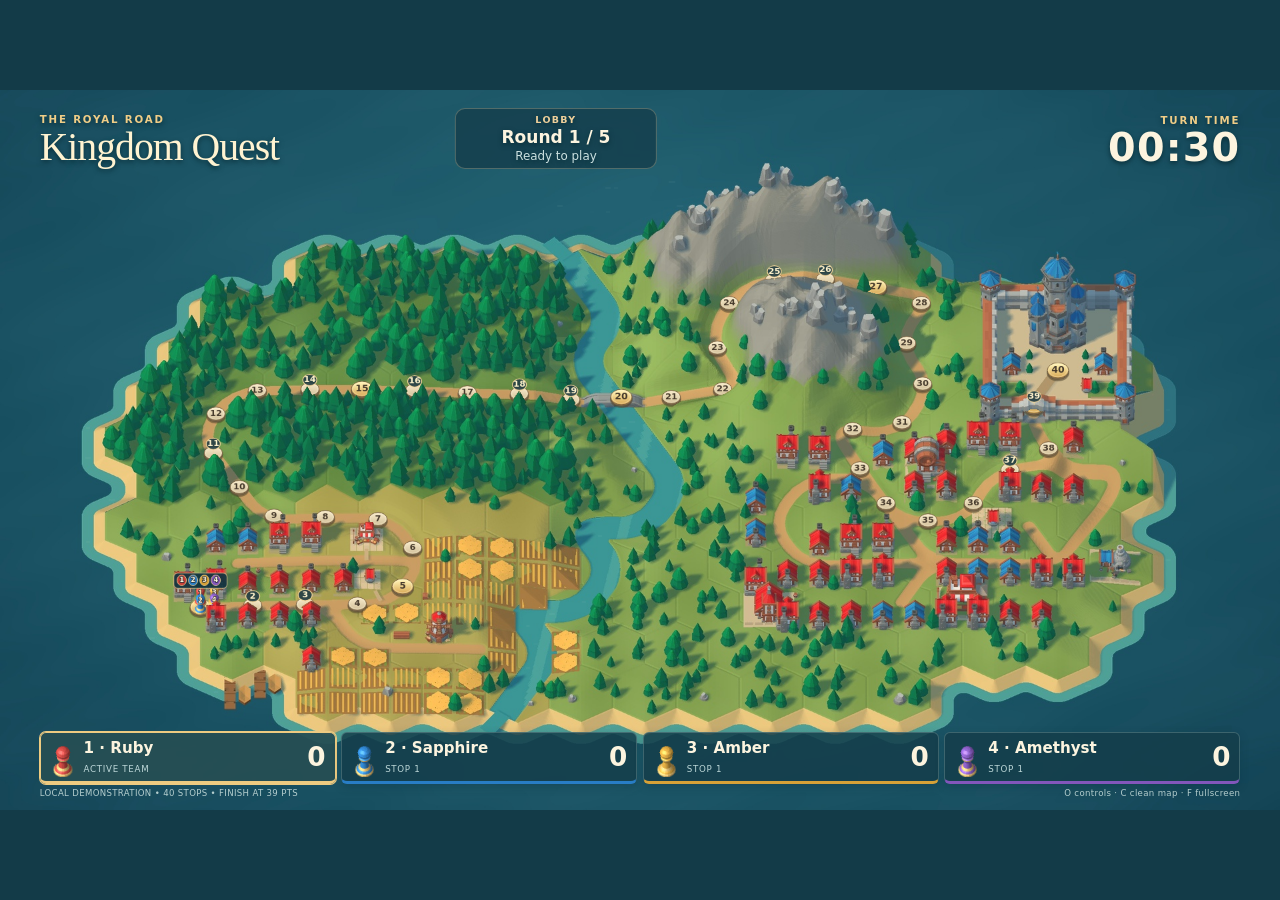
==== unified/kingdom-quest.html @ 5d7746ca "Unify approved environment and interactive spectator board" ====
<!doctype html><html lang="en"><head><meta charset="utf-8"><meta name="viewport" content="width=device-width,initial-scale=1"><title>Kingdom Quest | Royal Road</title><style>*{box-sizing:border-box}html,body{width:100%;height:100%;margin:0;overflow:hidden;background:#133b48;color:#fcf4df;font-family:system-ui,-apple-system,Segoe UI,sans-serif}button,input,select{font:inherit}button{cursor:pointer}button:focus-visible,input:focus-visible,select:focus-visible{outline:2px solid #eac67d;outline-offset:2px}[hidden]{display:none!important}#stage{position:absolute;width:min(100vw,177.7778vh);height:min(100vh,56.25vw);left:50%;top:50%;transform:translate(-50%,-50%);overflow:hidden;container-type:inline-size;background:#18475a}#world{position:absolute;inset:0;transform-origin:50% 50%;touch-action:none;cursor:grab}#world:active{cursor:grabbing}#background,#markers,#motion{position:absolute;inset:0;width:100%;height:100%;display:block}#markers,#motion{pointer-events:none}#hud{position:absolute;top:2.5%;left:3.1%;right:3.1%;display:flex;align-items:center;justify-content:space-between;gap:2%;pointer-events:none;text-shadow:0 2px 5px #092e38}h1,h2,p{margin:0}h1{font-family:Georgia,serif;font-weight:normal;letter-spacing:-.025em;font-size:3.1cqw;line-height:1.05;color:#fff3d1}.kicker{font-size:.8cqw;font-weight:800;letter-spacing:.18em;color:#efcd87}.phase{text-align:center;display:grid;gap:.17cqw;background:#153e4bc9;border:1px solid #d6c49c50;border-radius:10px;padding:.5cqw 1.8cqw;min-width:17cqw}.phase #phase{font-size:.74cqw;letter-spacing:.14em;color:#eed09b;font-weight:800}.phase strong{font-size:1.33cqw}.phase span{font-size:.93cqw;color:#cce1e1}.clock{text-align:right;min-width:14cqw}.clock strong{font-size:3.1cqw;line-height:1;display:block;font-weight:780;font-variant-numeric:tabular-nums;letter-spacing:.03em}.clock .urgent{color:#ffb98e}#scoreboard{position:absolute;bottom:2.4%;left:3.1%;right:3.1%;pointer-events:none}#scores{display:flex;justify-content:center;gap:.45cqw}.team{flex:1;min-width:0;display:flex;align-items:center;gap:.55cqw;background:#143e4bd9;border:1px solid #b9d2cf40;border-bottom:3px solid var(--team);padding:.4cqw .7cqw;border-radius:6px;box-shadow:0 3px 9px #092d3a40}.team.active{background:#264e54ef;border-color:#eecb81;box-shadow:0 0 0 1px #eecb81}.team img{width:2.1cqw;height:3.1cqw;object-fit:contain;flex:none}.team .teamtext{min-width:0;flex:1}.team .teamtext strong{display:block;font-size:1.18cqw;white-space:nowrap;overflow:hidden;text-overflow:ellipsis}.team small{font-size:.68cqw;letter-spacing:.08em;color:#bdd7d8}.team b{font-size:2.05cqw;font-variant-numeric:tabular-nums}#footerline{display:flex;justify-content:space-between;margin-top:.28cqw;font-size:.67cqw;color:#b5cece;letter-spacing:.04em}#toast{position:absolute;top:13%;left:50%;transform:translateX(-50%);padding:.6cqw 1.3cqw;border:1px solid #e0bd7c80;background:#123743e8;border-radius:6px;text-align:center;box-shadow:0 5px 15px #12343b60;pointer-events:none;animation:enter .28s ease-out}#toast small{display:block;color:#efca83;font-size:.71cqw;letter-spacing:.15em;font-weight:800}#toast strong{font-size:1.4cqw}#results{position:absolute;left:50%;top:35%;transform:translateX(-50%);background:linear-gradient(140deg,#163e4df2,#1f444df2);border:1px solid #f5d48c;border-radius:12px;padding:1.7cqw 2.8cqw;text-align:center;box-shadow:0 15px 60px #092c39aa;pointer-events:none;animation:enter .5s ease-out}.crown{font-size:3cqw;color:#f6ce77}#results h2{font:normal 3cqw Georgia,serif;color:#fff3d1}#results p{font-size:1.2cqw;margin-top:.5cqw;color:#cee2df}#operatorToggle{position:fixed;right:8px;top:8px;opacity:0;z-index:5;background:#153a47;color:#f7e1b5;border:1px solid #b9a77b66;border-radius:50%;width:32px;height:32px}#operatorToggle:hover,#operatorToggle:focus-visible{opacity:1}#operator{position:fixed;right:12px;top:12px;bottom:12px;width:min(390px,92vw);z-index:10;background:#102e39fa;border:1px solid #b3c6c444;border-radius:12px;padding:16px;overflow:auto;box-shadow:0 15px 50px #001a22aa}.panelhead{display:flex;justify-content:space-between;align-items:center}.panelhead .kicker{font-size:10px}.panelhead h2{font:normal 24px Georgia,serif}.help,#notice{font-size:12px;color:#bbd4d4;margin:9px 0}fieldset{border:1px solid #abc2be36;border-radius:8px;padding:10px;margin:10px 0}legend{color:#e9ce94;font-size:12px;font-weight:700;text-transform:uppercase;letter-spacing:.08em}label{display:flex;flex-direction:column;gap:3px;font-size:12px;color:#cbdfdf}input,select,button{background:#244954;border:1px solid #a5bbb84b;color:#f9f1da;border-radius:5px;padding:7px 8px;min-width:0}input[type=checkbox]{accent-color:#e5c484}button:hover{background:#365c65}.fields,.actions{display:grid;grid-template-columns:repeat(2,minmax(0,1fr));gap:6px}.actions{margin-top:6px}.inline{display:flex;gap:6px;margin-top:7px}.inline input{flex:1;width:50%}.primary{width:100%;background:#c99b50;color:#172f37;font-weight:800;margin-top:8px}#teamEdits{margin-top:8px;display:grid;gap:5px}.teamedit{display:grid;grid-template-columns:1fr 1fr;gap:6px}.check{flex-direction:row;align-items:center;margin:4px 0}.clean #hud,.clean #scoreboard,.clean #toast,.clean #results,.clean #markers,.clean #motion{display:none!important}@keyframes enter{from{opacity:0;translate:0 -8px}to{opacity:1;translate:0 0}}@media(prefers-reduced-motion:reduce){*{animation:none!important}}

/* Shift the phase chip into open sky; the ridge is intentionally unobscured. */
.phase{position:absolute;left:43%;transform:translateX(-50%);min-width:15.8cqw;padding:.4cqw 1.35cqw}.team{padding:.34cqw .7cqw}#scoreboard{bottom:1.7%}#footerline{font-size:.67cqw}

#results{top:13.4%;left:36%;padding:1.15cqw 2.1cqw;min-width:23cqw}.crown{font-size:2.8cqw;line-height:1.1}#results h2{font-size:2.7cqw}#results p{font-size:1.05cqw}#toast{left:44%;top:11.8%;font-size:1cqw}
</style></head><body>
<main id="stage" aria-label="Kingdom Quest spectator board"><div id="world"><img id="background" alt="The Kingdom Quest miniature island"><canvas id="markers" width="1920" height="1080"></canvas><canvas id="motion" width="1920" height="1080"></canvas></div>
<header id="hud"><div class="brand"><span class="kicker">THE ROYAL ROAD</span><h1>Kingdom Quest</h1></div><div class="phase"><div id="phase">LOBBY</div><strong id="round">Round 1 / 5</strong><span id="activeName">Ready to play</span></div><div class="clock"><span class="kicker">TURN TIME</span><strong id="clock">00:30</strong></div></header>
<div id="toast" role="status" hidden><small id="toastType"></small><strong id="toastText"></strong></div><div id="results" hidden><span class="kicker">THE KINGDOM CELEBRATES</span><div class="crown">♛</div><h2 id="resultName"></h2><p id="resultDetail"></p></div>
<footer id="scoreboard"><div id="scores"></div><div id="footerline"><span id="status">LOCAL DEMONSTRATION • OFFLINE</span><span>O controls · C clean map · F fullscreen</span></div></footer></main>
<button id="operatorToggle" aria-label="Open operator controls" title="Operator controls (O)">⚙</button><aside id="operator" hidden><div class="panelhead"><div><span class="kicker">HOST ONLY</span><h2>Operator controls</h2></div><button id="close">×</button></div><p class="help">Press O to hide this panel for television presentation.</p>
<fieldset><legend>Session setup</legend><div class="fields"><label>Teams<select id="teamCount"><option>2</option><option>3</option><option selected>4</option><option>5</option><option>6</option></select></label><label>Stops<select id="stopCount"><option>30</option><option selected>40</option><option>50</option><option>60</option></select></label><label>Score at finish<input id="capacity" type="number" min="1" max="1000000" value="39"></label><label>Rounds<input id="rounds" type="number" min="1" max="100" value="5"></label></div><div id="teamEdits"></div><button id="start" class="primary">Start demonstration</button></fieldset>
<fieldset><legend>Score &amp; progression</legend><label>Active team<select id="active"></select></label><div class="actions"><button data-delta="1">+1</button><button data-delta="3">+3</button><button data-delta="5">+5</button><button data-delta="-1">−1</button><button data-delta="-3">−3</button><button id="undo">Undo</button></div><div class="inline"><input id="direct" type="number" value="0" aria-label="Direct score"><button id="setScore">Set score</button></div><div class="actions"><button id="tie">Tie all teams</button><button id="rapid">Rapid scores</button><button id="next">Next team</button><button id="nextRound">Next round</button><button id="handover">Handover</button><button id="turnEnd">End turn</button></div></fieldset>
<fieldset><legend>Timer &amp; presentation</legend><div class="inline"><input id="seconds" type="number" min="1" max="3600" value="30" aria-label="Turn seconds"><button id="timerReset">Reset timer</button></div><div class="actions"><button id="timerStart">Start</button><button id="timerPause">Pause</button><button id="milestone">Milestone</button><button id="winner">Final results</button></div></fieldset>
<fieldset><legend>Display</legend><label class="check"><input id="ambient" type="checkbox" checked> Ambient water</label><label class="check"><input id="occlusion" type="checkbox" checked> Scene depth occlusion</label><label class="check"><input id="clean" type="checkbox"> Clean map</label><label class="check"><input id="quality" type="checkbox" checked> Full-resolution overlay</label><div class="actions"><button id="cameraReset">Reset camera</button><button id="full">Fullscreen</button><button id="reset">Reset session</button></div></fieldset><div id="notice" role="status"></div></aside>
<script>window.QUEST_DATA={"map":"kingdom-quest","projection":{"cos":0.76,"sin":0.6499230723708769,"offset":105},"width":1920,"height":1080,"route":[[0,300.646,11.45665,660.38313,300.646,777.44524,437.90529],[0.89281,301.538,11.49478,660.38313,301.538,777.42046,437.93426],[1.98931,302.6335,11.5416,660.38313,302.6335,777.39003,437.96985],[3.08581,303.729,11.58842,660.38313,303.729,777.3596,438.00543],[4.61698,305.2565,11.69424,660.38313,305.2565,777.29083,438.08585],[6.14877,306.784,11.8088,660.38313,306.784,777.21637,438.17292],[7.68764,308.3185,11.92468,660.38313,308.3185,777.14105,438.26099],[9.22674,309.853,12.04361,660.38313,309.853,777.06376,438.35138],[10.76584,311.3875,12.16253,660.38313,311.3875,776.98647,438.44176],[12.30668,312.922,12.3022,660.38313,312.922,776.8957,438.54791],[13.84883,314.4565,12.45565,660.38313,314.4565,776.79597,438.66453],[15.39099,315.991,12.6091,660.38313,315.991,776.69624,438.78115],[16.93353,317.5255,12.76636,660.38313,317.5255,776.59403,438.90067],[18.47607,319.06,12.92365,660.38313,319.06,776.4918,439.02021],[20.01706,320.594,13.07035,660.38313,320.594,776.39646,439.1317],[21.55656,322.128,13.20037,660.38313,322.128,776.31196,439.23052],[23.09657,323.6625,13.33044,660.38313,323.6625,776.22742,439.32937],[24.63714,325.197,13.46706,660.38313,325.197,776.13863,439.4332],[26.17787,326.7315,13.60553,660.38313,326.7315,776.04863,439.53844],[27.71819,328.266,13.73929,660.38313,328.266,775.9617,439.64009],[29.25672,329.8005,13.85054,660.38313,329.8005,775.8894,439.72464],[30.79525,331.335,13.96179,660.38313,331.335,775.81709,439.80919],[32.33393,332.8695,14.07521,660.38313,332.8695,775.74338,439.8954],[33.87274,334.404,14.1903,660.38313,334.404,775.66858,439.98286],[35.41155,335.9385,14.30539,660.38313,335.9385,775.59378,440.07033],[36.94933,337.473,14.40575,660.38313,337.473,775.52855,440.1466],[38.48707,339.0075,14.50549,660.38313,339.0075,775.46373,440.2224],[40.02414,340.542,14.59439,660.38313,340.542,775.40595,440.28997],[41.55869,342.075,14.66337,660.38313,342.075,775.36111,440.3424],[43.09324,343.608,14.73236,660.38313,343.608,775.31628,440.39483],[44.42412,344.9375,14.79286,660.38313,344.9375,775.27696,440.44081],[45.75501,346.267,14.85364,660.38313,346.267,775.23746,440.487],[47.42804,347.894,14.92523,660.0,347.894,774.89975,440.2924],[48.82217,349.233,14.98747,660.38313,349.233,775.15048,440.58871],[49.91874,350.3285,15.03598,660.38313,350.3285,775.11895,440.62558],[51.01531,351.424,15.08449,660.38313,351.424,775.08742,440.66245],[52.54424,352.9515,15.15044,660.38313,352.9515,775.04456,440.71257],[54.07312,354.479,15.21536,660.38313,354.479,775.00237,440.76191],[55.609,356.0135,15.28057,660.38313,356.0135,774.95998,440.81147],[57.14489,357.548,15.34579,660.38313,357.548,774.9176,440.86103],[58.68077,359.0825,15.41101,660.38313,359.0825,774.87521,440.9106],[60.21647,360.617,15.4716,660.38313,360.617,774.83583,440.95665],[61.75191,362.1515,15.5253,660.38313,362.1515,774.80093,440.99746],[63.28735,363.686,15.57901,660.38313,363.686,774.76602,441.03828],[64.82313,365.2205,15.64187,660.38313,365.2205,774.72517,441.08606],[66.35902,366.755,15.70709,660.38313,366.755,774.68278,441.13562],[67.89481,368.2895,15.77013,660.38313,368.2895,774.64181,441.18354],[69.43025,369.824,15.82384,660.38313,369.824,774.6069,441.22435],[70.96569,371.3585,15.87755,660.38313,371.3585,774.572,441.26517],[72.50138,372.893,15.93795,660.38313,372.893,774.53274,441.31108],[74.03727,374.4275,16.00317,660.38313,374.4275,774.49035,441.36064],[75.57315,375.962,16.06838,660.38313,375.962,774.44797,441.41021],[77.10854,377.496,16.13358,660.38313,377.496,774.40559,441.45976],[78.64392,379.03,16.19877,660.38313,379.03,774.36322,441.5093],[80.17963,380.5645,16.25976,660.38313,380.5645,774.32359,441.55565],[81.71507,382.099,16.31346,660.38313,382.099,774.28868,441.59647],[83.25051,383.6335,16.36717,660.38313,383.6335,774.25378,441.63729],[84.78617,385.168,16.42672,660.38313,385.168,774.21508,441.68254],[86.32189,386.7025,16.4881,660.38313,386.7025,774.17518,441.72919],[87.85757,388.237,16.5483,660.38313,388.237,774.13606,441.77494],[89.39301,389.7715,16.602,660.38313,389.7715,774.10116,441.81576],[90.92845,391.306,16.65571,660.38313,391.306,774.06625,441.85657],[92.46413,392.8405,16.71572,660.38313,392.8405,774.02725,441.90218],[94.00001,394.375,16.78094,660.38313,394.375,773.98486,441.95175],[95.5359,395.9095,16.84615,660.38313,395.9095,773.94248,442.00131],[97.07178,397.444,16.91137,660.38313,397.444,773.90009,442.05088],[98.60767,398.9785,16.97659,660.38313,398.9785,773.85771,442.10044],[100.14334,400.513,17.03667,660.38313,400.513,773.81865,442.14611],[101.67815,402.047,17.08653,660.38313,402.047,773.78625,442.184],[103.21296,403.581,17.13638,660.38313,403.581,773.75385,442.22189],[104.74857,405.1155,17.19462,660.38313,405.1155,773.716,442.26615],[106.28429,406.65,17.256,660.38313,406.65,773.67611,442.31279],[107.81997,408.1845,17.316,660.38313,408.1845,773.63712,442.35839],[109.35528,409.719,17.36587,660.38313,409.719,773.6047,442.39629],[110.89059,411.2535,17.41574,660.38313,411.2535,773.57229,442.4342],[112.4261,412.788,17.47152,660.38313,412.788,773.53604,442.47659],[113.96183,414.3225,17.5329,660.38313,414.3225,773.49614,442.52324],[115.49756,415.857,17.59428,660.38313,415.857,773.45625,442.56989],[117.03315,417.3915,17.65218,660.38313,417.3915,773.41862,442.61389],[118.56873,418.926,17.70972,660.38313,418.926,773.38122,442.65763],[120.10422,420.4605,17.76497,660.38313,420.4605,773.34532,442.69961],[121.63953,421.995,17.81484,660.38313,421.995,773.31291,442.73751],[123.17434,423.529,17.86469,660.38313,423.529,773.2805,442.7754],[124.70933,425.063,17.91986,660.38313,425.063,773.24465,442.81733],[126.24491,426.5975,17.97741,660.38313,426.5975,773.20725,442.86106],[127.78049,428.132,18.03495,660.38313,428.132,773.16985,442.9048],[129.31607,429.6665,18.09249,660.38313,429.6665,773.13245,442.94853],[130.85165,431.201,18.15004,660.38313,431.201,773.09505,442.99226],[132.38703,432.7355,18.20206,660.38313,432.7355,773.06124,443.0318],[133.92222,434.27,18.2481,660.38313,434.27,773.03132,443.06679],[135.45741,435.8045,18.29413,660.38313,435.8045,773.0014,443.10178],[136.9927,437.339,18.34352,660.38313,437.339,772.96931,443.13931],[138.502,438.8475,18.39254,660.38313,438.8475,772.93744,443.17657],[140.0113,440.356,18.44157,660.38313,440.356,772.90558,443.21383],[141.42557,441.7565,18.48709,660.19157,441.7565,772.73041,443.12392],[142.83984,443.157,18.5326,660.0,443.157,772.55523,443.03401],[144.23326,444.496,18.57612,660.38313,444.496,772.81813,443.31609],[145.32934,445.5915,18.61172,660.38313,445.5915,772.79499,443.34314],[146.42541,446.687,18.64733,660.38313,446.687,772.77185,443.3702],[147.95367,448.2145,18.69536,660.38313,448.2145,772.74063,443.40671],[149.48165,449.742,18.73355,660.38313,449.742,772.71581,443.43573],[151.01663,451.2765,18.77191,660.38313,451.2765,772.69088,443.46489],[152.55177,452.811,18.81636,660.38313,452.811,772.662,443.49867],[154.08708,454.3455,18.86623,660.38313,454.3455,772.62958,443.53657],[155.62239,455.88,18.9161,660.38313,455.88,772.59717,443.57447],[157.1577,457.4145,18.96597,660.38313,457.4145,772.56476,443.61237],[158.69301,458.949,19.01584,660.38313,458.949,772.53235,443.65027],[160.22829,460.4835,19.06233,660.39819,460.4835,772.51358,443.69539],[161.76336,462.018,19.10149,660.41325,462.018,772.49957,443.73494],[163.31338,463.5525,19.1416,660.62831,463.5525,772.63695,443.9052],[164.86337,465.087,19.18082,660.84337,465.087,772.77491,444.07478],[166.40551,466.621,19.21888,660.99699,466.621,772.86692,444.20354],[167.94764,468.155,19.25609,661.1506,468.155,772.95948,444.33166],[169.49057,469.6895,19.28844,661.30843,469.6895,773.05841,444.45883],[171.03351,471.224,19.3211,661.46627,471.224,773.15713,444.58622],[172.61103,472.7585,19.35346,661.83072,472.7585,773.41309,444.84768],[174.18851,474.293,19.38369,662.19518,474.293,773.67043,445.10753],[175.74044,475.8275,19.41287,662.4253,475.8275,773.82635,445.27927],[177.29231,477.362,19.43821,662.65542,477.362,773.98478,445.44809],[178.82707,478.8965,19.46253,662.67048,478.8965,773.98042,445.47636],[180.3618,480.431,19.48431,662.68554,480.431,773.97771,445.5027],[181.89638,481.9655,19.49966,662.68554,481.9655,773.96774,445.51436],[183.43096,483.5,19.515,662.68554,483.5,773.95776,445.52602],[184.96553,485.0345,19.53034,662.68554,485.0345,773.94779,445.53769],[186.50011,486.569,19.54569,662.68554,486.569,773.93782,445.54935],[188.03469,488.1035,19.56129,662.68554,488.1035,773.92768,445.56121],[189.56931,489.638,19.58048,662.68554,489.638,773.91521,445.57578],[191.10343,491.172,19.59965,662.68554,491.172,773.90275,445.59036],[192.6376,492.706,19.62294,662.68554,492.706,773.88761,445.60805],[194.17236,494.2405,19.65105,662.68554,494.2405,773.86934,445.62942],[195.70712,495.775,19.67916,662.68554,495.775,773.85107,445.65079],[197.24223,497.3095,19.72257,662.68554,497.3095,773.82286,445.68378],[198.77742,498.844,19.76861,662.68554,498.844,773.79294,445.71876],[200.31268,500.3785,19.81436,662.67048,500.3785,773.75176,445.74375],[201.84791,501.913,19.85918,662.65542,501.913,773.71118,445.76803],[203.40431,503.4475,19.90571,662.3994,503.4475,773.48636,445.63699],[204.96061,504.982,19.94847,662.14337,504.982,773.26399,445.5031],[206.57266,506.5165,19.99053,661.6512,506.5165,772.86261,445.21519],[208.1847,508.051,20.0324,661.15904,508.051,772.46135,444.92714],[209.75833,509.5855,20.06723,660.81205,509.5855,772.175,444.72809],[211.33193,511.12,20.10073,660.46506,511.12,771.88952,444.52803],[212.86716,512.6545,20.12566,660.4247,512.6545,771.84264,444.52075],[214.40227,514.189,20.14145,660.38434,514.189,771.8017,444.50652],[215.93635,515.723,20.15716,660.38373,515.723,771.79103,444.51807],[217.47046,517.257,20.17571,660.38313,517.257,771.77852,444.53178],[219.00508,518.7915,20.19489,660.38313,518.7915,771.76605,444.54635],[220.53968,520.326,20.21245,660.38313,520.326,771.75465,444.55969],[222.07423,521.8605,20.22395,660.38313,521.8605,771.74717,444.56844],[223.60877,523.395,20.23546,660.38313,523.395,771.73969,444.57719],[225.14331,524.9295,20.24697,660.38313,524.9295,771.73221,444.58593],[226.67786,526.464,20.25848,660.38313,526.464,771.72473,444.59468],[228.2124,527.9985,20.26999,660.38313,527.9985,771.71725,444.60343],[229.74694,529.533,20.2815,660.38313,529.533,771.70977,444.61217],[231.28149,531.0675,20.29301,660.38313,531.0675,771.70229,444.62092],[232.81602,532.602,20.30301,660.38313,532.602,771.69579,444.62852],[234.32404,534.11,20.31055,660.38313,534.11,771.69089,444.63425],[235.83206,535.618,20.31809,660.38313,535.618,771.68599,444.63998],[237.2461,537.019,20.32255,660.19157,537.019,771.5375,444.51887],[238.66014,538.42,20.32605,660.0,538.42,771.38963,444.39703],[240.05288,539.759,20.3294,660.38313,539.759,771.67864,444.64858],[241.14839,540.8545,20.33448,660.38313,540.8545,771.67533,444.65244],[242.24391,541.95,20.34022,660.38313,541.95,771.6716,444.6568],[243.77193,543.4775,20.34814,660.34398,543.4775,771.6367,444.63737],[245.29998,545.005,20.36062,660.30482,545.005,771.59883,444.62141],[246.85616,546.5395,20.37544,660.04639,546.5395,771.39279,444.46471],[248.41235,548.074,20.39075,659.78795,548.074,771.18642,444.30838],[249.95194,549.6085,20.40642,659.66386,549.6085,771.08193,444.23964],[251.49153,551.143,20.42233,659.53976,551.143,770.97727,444.17108],[253.04865,552.6775,20.43997,659.2759,552.6775,770.76528,444.013],[254.60578,554.212,20.45875,659.01205,554.212,770.55254,443.85579],[256.15809,555.7465,20.47702,658.77831,555.7465,770.36303,443.71776],[257.71035,557.281,20.49077,658.54458,557.281,770.17645,443.5763],[259.26175,558.815,20.50408,658.31325,558.815,769.992,443.43607],[260.81315,560.349,20.51741,658.08193,560.349,769.80753,443.29586],[262.37198,561.8835,20.52961,657.80783,561.8835,769.59129,443.12699],[263.93082,563.418,20.5418,657.53373,563.418,769.37505,442.95811],[265.56863,564.9525,20.55655,656.96145,564.9525,768.93052,442.59738],[267.20646,566.487,20.57329,656.38916,566.487,768.4847,442.23816],[268.86153,568.0215,20.59137,655.76928,568.0215,768.00185,441.84902],[270.51661,569.556,20.60981,655.1494,569.556,767.51875,441.46017],[272.19592,571.0905,20.62857,654.46747,571.0905,766.9883,441.03122],[273.87523,572.625,20.64819,653.78554,572.625,766.45728,440.60293],[275.53836,574.1595,20.66973,653.14458,574.1595,765.95615,440.20272],[277.2015,575.694,20.69249,652.50361,575.694,765.45422,439.80345],[278.88531,577.2285,20.71692,651.81084,577.2285,764.91184,439.37177],[280.56914,578.763,20.74267,651.11807,578.763,764.36859,438.94109],[282.34578,580.297,20.77223,650.22229,580.297,763.66859,438.38136],[284.12247,581.831,20.8042,649.32651,581.831,762.96702,437.82347],[286.0321,583.3655,20.83858,648.19036,583.3655,762.0812,437.11119],[287.94185,584.9,20.87887,647.05422,584.9,761.19154,436.40341],[289.86928,586.4345,20.91785,645.88855,586.4345,760.28031,435.67544],[291.79662,587.969,20.95236,644.72289,587.969,759.37198,434.94407],[293.17311,588.992,20.98268,643.80241,588.992,758.6527,434.36888],[294.54967,590.015,21.01566,642.88193,590.015,757.9317,433.7957],[295.9262,591.038,21.04747,641.96145,591.038,757.21146,433.22163],[297.37122,592.061,21.07926,640.94137,592.061,756.41554,432.58282],[298.81623,593.084,21.11029,639.92129,593.084,755.62011,431.94343],[300.26132,594.107,21.14465,638.9012,594.107,754.82252,431.30657],[301.70836,595.13,21.17775,637.87831,595.13,754.02361,430.66693],[303.15537,596.153,21.20946,636.85542,596.153,753.2256,430.02622],[304.60237,597.176,21.24069,635.83253,597.176,752.42791,429.38516],[306.0424,598.189,21.27529,634.80964,598.189,751.62802,428.74665],[307.48246,599.202,21.31119,633.78675,599.202,750.82729,428.10914],[308.92254,600.215,21.34805,632.76386,600.215,750.02594,427.47235],[310.26948,601.09067,21.38201,631.74096,601.09067,749.22647,426.83336],[311.61644,601.96633,21.41676,630.71807,601.96633,748.42649,426.19497],[312.96338,602.842,21.45039,629.69518,602.842,747.62723,425.55573],[314.85885,603.954,21.4962,628.16084,603.954,746.43136,424.59334],[316.75439,605.066,21.54423,626.62651,605.066,745.23405,423.63264],[318.48256,605.86,21.58868,625.09217,605.86,744.03907,422.66922],[320.21075,606.654,21.6335,623.55783,606.654,742.84384,421.70608],[322.07812,607.8245,21.68068,622.10361,607.8245,741.70797,420.79681],[323.9456,608.995,21.7324,620.6494,608.995,740.56916,419.89099],[324.99132,609.431,21.76304,619.6994,609.431,739.82724,419.29685],[326.0371,609.867,21.7956,618.7494,609.867,739.08408,418.70417],[327.16885,610.155,21.82903,617.65542,610.155,738.23093,418.01857],[328.56058,611.012,21.87084,616.55964,611.012,737.37096,417.33818],[329.95225,611.869,21.9101,615.46386,611.869,736.51265,416.65583],[331.79143,612.892,21.95644,613.93614,612.892,735.32148,415.69816],[333.63055,613.915,22.00045,612.40843,613.915,734.13181,414.73871],[335.27706,614.511,22.04044,610.8741,614.511,732.93972,413.77191],[336.92359,615.107,22.08093,609.33976,615.107,731.74731,412.80547],[338.6315,615.856,22.12296,607.80542,615.856,730.5539,411.84021],[340.33945,616.605,22.16646,606.27108,616.605,729.35953,410.87608],[342.0168,617.28,22.20944,604.73614,617.28,728.16504,409.91114],[343.6942,617.955,22.25441,603.2012,617.955,726.96926,408.94773],[345.36631,618.618,22.30105,601.66687,618.618,725.77285,407.98598],[347.03841,619.281,22.3477,600.13253,619.281,724.57644,407.02423],[348.68566,619.878,22.40074,598.59819,619.878,723.37587,406.06734],[350.33282,620.475,22.45109,597.06386,620.475,722.17705,405.1084],[351.88963,620.7345,22.49735,595.52952,620.7345,720.98088,404.14636],[353.44642,620.994,22.54262,593.99518,620.994,719.78537,403.18357],[354.98146,621.0085,22.58676,592.46084,621.0085,718.59059,402.21991],[356.51654,621.023,22.6322,590.92651,621.023,717.39495,401.25725],[358.05156,621.023,22.67823,589.39217,621.023,716.19894,400.29503],[359.58656,621.023,22.7232,587.85783,621.023,715.00362,399.332],[361.12129,621.023,22.75772,586.32349,621.023,713.81509,398.36103],[362.65601,621.023,22.79224,584.78916,621.023,712.62655,397.39007],[364.19138,621.023,22.82864,583.25422,621.023,711.43634,396.42014],[365.7268,621.023,22.86702,581.71928,621.023,710.24485,395.45171],[367.26162,621.023,22.90538,580.18494,621.023,709.05382,394.48366],[368.79683,621.023,22.95723,578.6506,621.023,707.85403,393.52587],[370.33211,621.023,23.01093,577.11627,621.023,706.65303,392.56948],[371.8675,621.023,23.06777,575.58193,621.023,705.44999,391.61548],[373.40322,621.023,23.13298,574.04759,621.023,704.24151,390.66784],[374.93894,621.023,23.19819,572.51325,621.023,703.03304,389.72019],[376.47513,621.023,23.27361,570.97892,621.023,701.81792,388.78031],[378.01158,621.023,23.35416,569.44458,621.023,700.59947,387.84433],[379.54801,621.023,23.43426,567.91024,621.023,699.38131,386.90801],[381.08408,621.023,23.50714,566.3759,621.023,698.16785,385.9662],[382.62075,621.023,23.58005,564.84096,621.023,696.95391,385.02402],[384.15709,621.023,23.64558,563.30602,621.023,695.74477,384.07622],[385.69254,621.0075,23.70216,561.77169,621.0075,694.5419,383.12202],[387.228,620.992,23.75877,560.23735,620.992,693.33901,382.16784],[388.79348,620.687,23.81793,558.70301,620.687,692.13446,381.21561],[390.35905,620.382,23.87959,557.16867,620.382,690.92829,380.26527],[392.00787,619.782,23.94607,555.63434,619.782,689.71899,379.31859],[393.65655,619.182,24.00877,554.1,619.182,688.51215,378.36904],[395.34863,618.4715,24.07313,552.56566,618.4715,687.30422,377.42075],[397.04067,617.761,24.13642,551.03133,617.761,686.09699,376.47165],[398.75681,616.995,24.20112,549.49699,616.995,684.88884,375.52362],[400.47301,616.229,24.26731,547.96265,616.229,683.67973,374.57673],[402.17361,615.5,24.33503,546.42771,615.5,682.46916,373.6306],[403.87425,614.771,24.40333,544.89277,614.771,681.25822,372.68492],[405.52634,614.162,24.46934,543.35843,614.162,680.04922,371.73788],[407.17838,613.553,24.53388,541.8241,613.553,678.84118,370.78973],[409.07405,612.407,24.60348,540.31566,612.407,677.64954,369.86226],[410.97003,611.261,24.68136,538.80723,611.261,676.45251,368.94108],[412.42793,610.564,24.745,537.52831,610.564,675.43917,368.15825],[413.88584,609.867,24.80864,536.2494,609.867,674.42583,367.37542],[415.01807,609.579,24.8557,535.15542,609.579,673.56383,366.70019],[416.41037,608.722,24.91342,534.05964,608.722,672.69352,366.03188],[417.80263,607.865,24.9698,532.96386,607.865,671.82408,365.36256],[419.65116,606.827,25.04541,531.43614,606.827,670.61388,364.42713],[421.49935,605.789,25.11224,529.90843,605.789,669.40938,363.48502],[423.24336,604.962,25.17096,528.3741,604.962,668.20513,362.53244],[424.98736,604.135,25.2294,526.83976,604.135,667.00105,361.57966],[426.94778,602.917,25.30388,525.30542,602.917,665.78654,360.63906],[428.90827,601.699,25.38014,523.77108,601.699,664.57088,359.69982],[430.33767,600.70267,25.43824,522.74779,600.70267,663.75542,359.07892],[431.76707,599.70633,25.49624,521.7245,599.70633,662.94002,358.45793],[433.19639,598.71,25.55234,520.7012,598.71,662.12586,357.83551],[434.64407,597.687,25.60667,519.67831,597.687,661.31315,357.212],[436.09173,596.664,25.66038,518.65542,596.664,660.50085,356.58801],[437.53941,595.641,25.71445,517.63253,595.641,659.68831,355.9643],[438.98684,594.61833,25.7683,516.60964,594.61833,658.87591,355.34043],[440.43418,593.59567,25.81982,515.58675,593.59567,658.06503,354.71478],[441.88143,592.573,25.8685,514.56386,592.573,657.25599,354.08698],[443.31022,591.55,25.91461,513.56747,591.55,656.46877,353.47445],[444.73891,590.527,25.95766,512.57108,590.527,655.68354,352.8596],[446.16753,589.504,25.99803,511.5747,589.504,654.90005,352.2427],[448.13917,587.9695,26.05394,510.33795,587.9695,653.92379,351.4814],[450.11085,586.435,26.11143,509.1012,586.435,652.94649,350.72131],[452.0277,584.9005,26.16289,507.95361,584.9005,652.04088,350.01457],[453.94463,583.366,26.2172,506.80602,583.366,651.13342,349.31],[455.77523,581.8315,26.26667,505.80904,581.8315,650.34355,348.69963],[457.60574,580.297,26.31232,504.81205,580.297,649.55617,348.08636],[459.32384,578.7625,26.36342,504.04096,578.7625,648.93694,347.62405],[461.04189,577.228,26.41283,503.26988,577.228,648.3188,347.16045],[462.70664,575.6935,26.45747,502.6259,575.6935,647.80037,346.77585],[464.37131,574.159,26.49888,501.98193,574.159,647.28403,346.38879],[466.0513,572.6245,26.5419,501.2994,572.6245,646.73735,345.97789],[467.73118,571.09,26.58011,500.61687,571.09,646.19379,345.56333],[469.38602,569.556,26.61279,499.99699,569.556,645.70144,345.1853],[471.04083,568.022,26.64429,499.37711,568.022,645.20987,344.80636],[472.68391,566.4875,26.67176,498.79036,566.4875,644.74608,344.4459],[474.32699,564.953,26.69918,498.20361,564.953,644.28234,344.0854],[475.93361,563.4185,26.72411,497.72831,563.4185,643.9049,343.79544],[477.54017,561.884,26.74508,497.25301,561.884,643.53005,343.50246],[479.09482,560.3495,26.76356,497.00422,560.3495,643.32895,343.35481],[480.64942,558.815,26.77756,496.75542,558.815,643.13077,343.20375],[482.2089,557.2805,26.79001,496.47771,557.2805,642.91161,343.03273],[483.76837,555.746,26.8019,496.2,555.746,642.69282,342.86128],[485.32383,554.2115,26.81355,495.94578,554.2115,642.49205,342.7049],[486.87929,552.677,26.82569,495.69157,552.677,642.29095,342.54891],[488.42109,551.1425,26.83733,495.54217,551.1425,642.16985,342.46066],[489.96289,549.608,26.84855,495.39277,549.608,642.04901,342.37209],[491.49743,548.0735,26.85948,495.38795,548.0735,642.03825,342.37726],[493.03196,546.539,26.86787,495.38313,546.539,642.02913,342.38051],[494.56599,545.005,26.87613,495.38313,545.005,642.02376,342.38679],[496.1,543.471,26.88266,495.38313,543.471,642.01952,342.39175],[497.554,542.017,26.88574,495.38313,542.017,642.01752,342.39409],[499.00801,540.563,26.88881,495.38313,540.563,642.01552,342.39642],[500.0965,539.4915,26.89,495.19157,539.4915,641.86916,342.27282],[501.18499,538.42,26.89,495.0,538.42,641.72357,342.14832],[502.57772,537.081,26.89,495.38313,537.081,642.01475,342.39733],[503.67322,535.9855,26.88993,495.38313,535.9855,642.0148,342.39727],[504.76874,534.89,26.88445,495.38313,534.89,642.01836,342.39311],[506.29626,533.3625,26.87681,495.38313,533.3625,642.02332,342.3873],[507.82377,531.835,26.86924,495.38313,531.835,642.02824,342.38155],[509.35829,530.3005,26.86216,495.38313,530.3005,642.03284,342.37617],[510.89281,528.766,26.85508,495.38313,528.766,642.03745,342.37079],[512.42734,527.2315,26.84578,495.38313,527.2315,642.04349,342.36372],[513.96188,525.697,26.83427,495.38313,525.697,642.05097,342.35497],[515.49642,524.1625,26.82276,495.38313,524.1625,642.05845,342.34623],[517.03099,522.628,26.80782,495.38313,522.628,642.06816,342.33487],[518.56557,521.0935,26.79248,495.38313,521.0935,642.07813,342.32321],[520.10015,519.559,26.77713,495.38313,519.559,642.0881,342.31155],[521.63472,518.0245,26.76179,495.38313,518.0245,642.09808,342.29989],[523.1693,516.49,26.74644,495.38313,516.49,642.10805,342.28822],[524.70394,514.9555,26.72587,495.38313,514.9555,642.12142,342.27259],[526.23861,513.421,26.70286,495.38313,513.421,642.13638,342.2551],[527.77328,511.8865,26.6798,495.38313,511.8865,642.15137,342.23757],[529.30797,510.352,26.65619,495.38313,510.352,642.16671,342.21963],[530.84215,508.818,26.63259,495.38313,508.818,642.18205,342.20169],[532.37633,507.284,26.60926,495.38313,507.284,642.19721,342.18397],[533.911,505.7495,26.58624,495.38313,505.7495,642.21217,342.16647],[535.44567,504.215,26.56322,495.38313,504.215,642.22713,342.14898],[536.98046,502.6805,26.53361,495.38313,502.6805,642.24638,342.12647],[538.51526,501.146,26.50292,495.38313,501.146,642.26632,342.10315],[540.05007,499.6115,26.47223,495.38313,499.6115,642.28627,342.07982],[541.58488,498.077,26.44154,495.38313,498.077,642.30621,342.0565],[543.11968,496.5425,26.41085,495.38313,496.5425,642.32616,342.03317],[544.6546,495.008,26.3752,495.38313,495.008,642.34933,342.00608],[546.18958,493.4735,26.33684,495.38313,493.4735,642.37426,341.97692],[547.72456,491.939,26.29835,495.38313,491.939,642.39928,341.94767],[549.25962,490.4045,26.25674,495.38313,490.4045,642.42632,341.91605],[550.79469,488.87,26.21513,495.38313,488.87,642.45336,341.88443],[552.32968,487.3355,26.17633,495.38313,487.3355,642.47858,341.85494],[553.86458,485.801,26.14122,495.38313,485.801,642.5014,341.82825],[555.39898,484.267,26.10611,495.38313,484.267,642.52422,341.80157],[556.93362,482.733,26.06199,495.38313,482.733,642.55289,341.76804],[558.46881,481.1985,26.01596,495.38313,481.1985,642.58281,341.73305],[560.00397,479.664,25.97089,495.38313,479.664,642.6121,341.6988],[561.53903,478.1295,25.92928,495.38313,478.1295,642.63914,341.66718],[563.0741,476.595,25.88768,495.38313,476.595,642.66618,341.63556],[564.60938,475.0605,25.83866,495.38313,475.0605,642.69804,341.59831],[566.14482,473.526,25.78495,495.38313,473.526,642.73295,341.55749],[567.68026,471.9915,25.73124,495.38313,471.9915,642.76785,341.51667],[569.21572,470.457,25.67694,495.38313,470.457,642.80314,341.4754],[570.75118,468.9225,25.62264,495.38313,468.9225,642.83843,341.43414],[572.28657,467.388,25.57035,495.38313,467.388,642.87242,341.39439],[573.82186,465.8535,25.52107,495.38313,465.8535,642.90445,341.35694],[575.35715,464.319,25.47179,495.38313,464.319,642.93648,341.31949],[576.89217,462.785,25.41598,495.38313,462.785,642.97275,341.27707],[578.42724,461.251,25.35845,495.38313,461.251,643.01014,341.23335],[579.96277,459.7165,25.30222,495.38313,459.7165,643.04668,341.19061],[581.4981,458.182,25.25176,495.38313,458.182,643.07948,341.15226],[583.03343,456.6475,25.20129,495.38313,456.6475,643.11228,341.11391],[584.56907,455.113,25.1423,495.38313,455.113,643.15062,341.06908],[586.10495,453.5785,25.07709,495.38313,453.5785,643.193,341.01951],[587.64084,452.044,25.01187,495.38313,452.044,643.23539,340.96995],[589.17675,450.5095,24.94608,495.38313,450.5095,643.27815,340.91995],[590.71266,448.975,24.88027,495.38313,448.975,643.32092,340.86993],[592.22244,447.4665,24.81804,495.38313,447.4665,643.36136,340.82264],[593.73205,445.958,24.76031,495.38313,445.958,643.39889,340.77876],[595.14665,444.5575,24.70541,495.19157,444.5575,643.28898,340.61253],[596.56155,443.157,24.64351,495.0,443.157,643.18361,340.44099],[597.95558,441.818,24.58341,495.38313,441.818,643.51385,340.64432],[599.05227,440.7225,24.53222,495.38313,440.7225,643.54713,340.60541],[600.14882,439.627,24.48433,495.38313,439.627,643.57825,340.56902],[601.67792,438.0995,24.42631,495.34398,438.0995,643.5862,340.49948],[603.20703,436.572,24.36822,495.30482,436.572,643.59419,340.42988],[604.76424,435.0375,24.30971,495.04639,435.0375,643.43581,340.21745],[606.32141,433.503,24.25219,494.78795,433.503,643.27678,340.00577],[607.86197,431.9685,24.19543,494.66386,431.9685,643.21936,339.88198],[609.40267,430.434,24.13477,494.53976,430.434,643.16448,339.75522],[610.96093,428.8995,24.07274,494.2759,428.8995,643.00426,339.5366],[612.51935,427.365,24.00652,494.01205,427.365,642.84677,339.31478],[614.07317,425.8305,23.93571,493.77831,425.8305,642.71515,339.10906],[615.62698,424.296,23.8649,493.54458,424.296,642.58353,338.90334],[617.18039,422.7615,23.79513,493.31325,422.7615,642.45307,338.69997],[618.7338,421.227,23.7252,493.08193,421.227,642.32271,338.49648],[620.29412,419.6925,23.65593,492.80783,419.6925,642.15941,338.26569],[621.85421,418.158,23.59227,492.53373,418.158,641.99248,338.03916],[623.49289,416.624,23.52441,491.96145,416.624,641.60164,337.61565],[625.13186,415.09,23.44989,491.38916,415.09,641.21514,337.18706],[626.78869,413.5555,23.37154,490.76928,413.5555,640.79495,336.72464],[628.44552,412.021,23.29319,490.1494,412.021,640.37476,336.26222],[630.12595,410.4865,23.22904,489.46747,410.4865,639.89819,335.77027],[631.80636,408.952,23.1651,488.78554,408.952,639.42148,335.27848],[633.4705,407.4175,23.10329,488.14458,407.4175,638.97452,334.81492],[635.13451,405.883,23.04499,487.50361,405.883,638.52527,334.35404],[636.81916,404.3485,22.98646,486.81084,404.3485,638.03681,333.85931],[638.50366,402.814,22.93247,486.11807,402.814,637.5454,333.36803],[640.28139,401.2795,22.87574,485.22229,401.2795,636.90147,332.74272],[642.05912,399.745,22.81921,484.32651,399.745,636.25741,332.11757],[643.96916,398.2105,22.76669,483.19036,398.2105,635.42808,331.33925],[645.87927,396.676,22.71198,482.05422,396.676,634.60016,330.55926],[647.80664,395.142,22.65887,480.88855,395.142,633.74878,329.7613],[649.73396,393.608,22.60731,479.72289,393.608,632.89638,328.96453],[651.11061,392.585,22.57074,478.80241,392.585,632.22059,328.3385],[652.48722,391.562,22.53527,477.88193,391.562,631.54407,327.71329],[653.8638,390.539,22.50126,476.96145,390.539,630.86661,327.0892],[655.30892,389.516,22.46565,475.94137,389.516,630.11449,326.39917],[656.75398,388.493,22.43245,474.92129,388.493,629.36081,325.71096],[658.19901,387.47,22.40057,473.9012,387.47,628.60627,325.02376],[659.646,386.447,22.36988,472.87831,386.447,627.84882,324.33563],[661.09299,385.424,22.33919,471.85542,385.424,627.09136,323.64751],[662.53998,384.401,22.3085,470.83253,384.401,626.33391,322.95939],[663.97989,383.388,22.2788,469.80964,383.388,625.57582,322.27201],[665.41978,382.375,22.25069,468.78675,382.375,624.81669,321.58585],[666.85963,381.362,22.22407,467.76386,381.362,624.05659,320.90082],[668.20636,380.48633,22.20034,466.74096,380.48633,623.29462,320.21798],[669.55305,379.61067,22.17814,465.71807,379.61067,622.53165,319.53631],[670.89971,378.735,22.15865,464.69518,378.735,621.76692,318.8567],[672.79482,377.623,22.13168,463.16084,377.623,620.61835,317.839],[674.68995,376.511,22.10416,461.62651,376.511,619.47014,316.82088],[676.41773,375.717,22.07972,460.09217,375.717,618.31993,315.8051],[678.14541,374.923,22.0638,458.55783,374.923,617.16418,314.7958],[680.01225,373.7525,22.04704,457.10361,373.7525,616.06987,313.83794],[681.87908,372.582,22.03103,455.6494,372.582,614.97507,312.88064],[682.92438,372.146,22.02411,454.6994,372.146,614.25757,312.25795],[683.96967,371.71,22.01802,453.7494,371.71,613.53952,311.6359],[685.10094,371.422,22.01183,452.65542,371.422,612.71212,310.92019],[686.49207,370.565,22.00492,451.55964,370.565,611.88382,310.20276],[687.88319,369.708,21.99823,450.46386,369.708,611.05537,309.48551],[689.72237,368.684,21.9877,448.93614,368.684,609.90116,308.48461],[691.56155,367.66,21.9784,447.40843,367.66,608.74614,307.48464],[693.22907,367.007,21.97337,445.8741,367.007,607.58332,306.48362],[694.89659,366.354,21.96708,444.33976,366.354,606.4213,305.48165],[696.6772,365.4505,21.96064,442.80542,365.4505,605.25939,304.47955],[698.4578,364.547,21.95455,441.27108,364.547,604.09726,303.47771],[700.24453,363.6325,21.94776,439.73614,363.6325,602.93511,302.47497],[702.03127,362.718,21.9378,438.2012,362.718,601.77503,301.4698],[703.78632,361.866,21.928,436.66687,361.866,600.61531,300.46515],[705.54135,361.014,21.92037,435.13253,361.014,599.45417,299.46215],[707.31715,360.12,21.9143,433.59819,360.12,598.29202,298.46033],[709.09295,359.226,21.90826,432.06386,359.226,597.12985,297.45854],[710.85753,358.3545,21.90221,430.52952,358.3545,595.96768,296.45675],[712.62211,357.483,21.8962,428.99518,357.483,594.80549,295.45497],[714.40935,356.5665,21.88891,427.46084,356.5665,593.64413,294.45224],[716.1966,355.65,21.87876,425.92651,355.65,592.48464,293.44732],[717.97393,354.753,21.86884,424.39217,354.753,591.32498,292.44258],[719.75124,353.856,21.86178,422.85783,353.856,590.16347,291.44002],[721.51557,352.985,21.85577,421.32349,352.985,589.00129,290.43825],[723.27991,352.114,21.84977,419.78916,352.114,587.83909,289.43649],[725.04476,351.243,21.84564,418.25422,351.243,586.67522,288.43575],[726.80961,350.372,21.8418,416.71928,350.372,585.51116,287.43524],[728.58515,349.4785,21.83872,415.18494,349.4785,584.34707,286.4357],[730.36069,348.585,21.83499,413.6506,348.585,583.1834,285.43566],[732.11596,347.7325,21.83027,412.11627,347.7325,582.02036,284.43488],[733.87123,346.88,21.82645,410.58193,346.88,580.85675,283.43477],[735.65743,345.9655,21.82262,409.04759,345.9655,579.69315,282.43466],[737.44363,345.051,21.82,407.51325,345.051,578.52875,281.43547],[739.23187,344.1325,21.82,405.97892,344.1325,577.36265,280.43826],[741.02012,343.214,21.81825,404.44458,343.214,576.19769,279.43974],[742.77515,342.362,21.8143,402.91024,342.362,575.03417,278.43953],[744.53017,341.51,21.8113,401.3759,341.51,573.87002,277.44005],[746.31154,340.606,21.81006,399.84096,340.606,572.70427,276.44151],[748.0929,339.702,21.81,398.30602,339.702,571.53776,275.44387],[749.84816,338.8495,21.81,396.77169,338.8495,570.37166,274.44667],[751.60342,337.997,21.80905,395.23735,337.997,569.20618,273.44875],[753.37897,337.1035,21.80584,393.70301,337.1035,568.04217,272.44911],[755.15451,336.21,21.80092,392.16867,336.21,566.87927,271.44817],[756.91933,335.338,21.80341,390.63434,335.338,565.71155,270.45286],[758.68415,334.466,21.80725,389.1,334.466,564.54297,269.45858],[760.47137,333.5495,21.81,387.56566,333.5495,563.37508,268.46347],[762.25859,332.633,21.81,386.03133,332.633,562.20899,267.46626],[764.0359,331.736,21.81,384.49699,331.736,561.04289,266.46906],[765.8132,330.839,21.81259,382.96265,330.839,559.87511,265.47383],[767.55937,330.0065,21.81643,381.42771,330.0065,558.70606,264.47916],[769.30554,329.174,21.82,379.89277,329.174,557.53718,263.48428],[770.99243,328.473,21.82,378.35843,328.473,556.37109,262.48708],[772.67932,327.772,21.82,376.8241,327.772,555.20499,261.48987],[774.57612,326.622,21.82,375.31566,326.622,554.05858,260.50951],[776.47293,325.472,21.82,373.80723,325.472,552.91217,259.52914],[777.92944,324.775,21.82,372.52831,324.775,551.9402,258.69795],[779.38596,324.078,21.82188,371.2494,324.078,550.967,257.86818],[780.51721,323.79,21.82461,370.15542,323.79,550.1338,257.15925],[781.90832,322.933,21.82735,369.05964,322.933,549.29923,256.44916],[783.29944,322.076,21.83013,367.96386,322.076,548.46462,255.7391],[785.1361,321.0565,21.83679,366.43614,321.0565,547.29924,254.75126],[786.97277,320.037,21.84539,364.90843,320.037,546.13259,253.7649],[788.58749,319.534,21.85604,363.3741,319.534,544.95957,252.7758],[790.20223,319.031,21.86993,361.83976,319.031,543.78444,251.78916],[791.86845,318.3815,21.88549,360.30542,318.3815,542.60823,250.80378],[793.53469,317.732,21.90363,358.77108,317.732,541.43035,249.82036],[795.19666,317.095,21.92216,357.23614,317.095,540.25175,248.83686],[796.85865,316.458,21.94219,355.7012,316.458,539.07218,247.85449],[798.50872,315.8515,21.96824,354.16687,315.8515,537.88915,246.87708],[800.15878,315.245,21.99429,352.63253,315.245,536.70613,245.89968],[801.7764,314.7335,22.02365,351.09819,314.7335,535.52095,244.92479],[803.39405,314.222,22.05491,349.56386,314.222,534.33454,243.95134],[804.98122,313.817,22.08491,348.02952,313.817,533.14894,242.97694],[806.56848,313.412,22.119,346.49518,313.412,531.96069,242.00565],[808.12101,313.1775,22.1532,344.96084,313.1775,530.77236,241.03444],[809.67357,312.943,22.18886,343.42651,312.943,529.58309,240.06435],[811.21709,312.779,22.22558,341.89217,312.779,528.39313,239.09505],[812.76059,312.615,22.26167,340.35783,312.615,527.20358,238.12528],[814.3106,312.3995,22.3053,338.82349,312.3995,526.00913,237.16123],[815.86068,312.184,22.35133,337.28916,312.184,524.81312,236.19901],[817.39636,312.1695,22.39679,335.75422,312.1695,523.61702,235.23597],[818.93195,312.155,22.43914,334.21928,312.155,522.42293,234.27057],[820.46687,312.155,22.48149,332.68494,312.155,521.22932,233.30555],[822.0022,312.155,22.53649,331.1506,312.155,520.02748,232.35015],[823.53792,312.155,22.6017,329.61627,312.155,518.819,231.4025],[825.07364,312.155,22.66691,328.08193,312.155,517.61052,230.45486],[826.6097,312.155,22.73952,326.54759,312.155,516.39723,229.51285],[828.14577,312.155,22.81255,325.01325,312.155,515.18367,228.57115],[829.68237,312.1945,22.88585,323.47892,312.1945,513.96993,227.62966],[831.21897,312.234,22.9594,321.94458,312.234,512.75603,226.68836],[832.77669,312.492,23.03518,320.41024,312.492,511.54069,225.74875],[834.33467,312.75,23.11599,318.8759,312.75,510.32207,224.81296],[835.87498,312.85,23.19669,317.34096,312.85,509.10307,223.8767],[837.41526,312.95,23.2768,315.80602,312.95,507.88445,222.93999],[838.97292,313.2065,23.35636,314.27169,313.2065,506.66665,222.00325],[840.53068,313.463,23.43788,312.73735,313.463,505.44757,221.06801],[842.14581,313.96,23.52415,311.20301,313.96,504.2254,220.13637],[843.7609,314.457,23.60956,309.66867,314.457,503.00379,219.20408],[845.38877,314.994,23.69568,308.13434,314.994,501.78173,218.27233],[847.01742,315.531,23.79538,306.6,315.531,500.55083,217.3509],[848.67308,316.1445,23.89852,305.06566,316.1445,499.31771,216.43209],[850.32849,316.758,23.99759,303.53133,316.758,498.08722,215.51018],[851.98506,317.375,24.09423,301.99699,317.375,496.85831,214.58643],[853.64177,317.992,24.19324,300.46265,317.992,495.62787,213.66447],[855.2935,318.5945,24.28898,298.92771,318.5945,494.39909,212.73964],[856.94523,319.197,24.38472,297.39277,319.197,493.17031,211.81481],[858.59467,319.7945,24.48192,295.85843,319.7945,491.94104,210.89148],[860.24387,320.392,24.57499,294.3241,320.392,490.71446,209.96501],[862.14172,321.5385,24.68459,292.81566,321.5385,489.49682,209.06794],[864.04002,322.685,24.80157,291.30723,322.685,488.27438,208.17648],[865.49972,323.3815,24.90163,290.02831,323.3815,487.23738,207.42133],[866.95971,324.078,25.00566,288.7494,324.078,486.19779,206.6692],[868.09376,324.367,25.08166,287.65542,324.367,485.31697,206.01596],[869.48777,325.224,25.1715,286.55964,325.224,484.42579,205.37206],[870.88171,326.081,25.26016,285.46386,326.081,483.53537,204.72727],[872.73211,327.1185,25.3771,283.93614,327.1185,482.29831,203.82325],[874.58243,328.156,25.49284,282.40843,328.156,481.06202,202.91832],[876.32902,328.983,25.60441,280.8741,328.983,479.82342,202.00591],[878.0755,329.81,25.71423,279.33976,329.81,478.58594,201.09217],[880.0384,331.028,25.83778,277.80542,331.028,477.33955,200.18886],[882.00169,332.246,25.96739,276.27108,332.246,476.08922,199.29017],[883.43361,333.24233,26.07031,275.24779,333.24233,475.24462,198.70333],[884.86553,334.23867,26.17319,274.2245,334.23867,474.40006,198.11645],[886.29754,335.235,26.27735,273.2012,335.235,473.55466,197.53055],[887.7481,336.258,26.3836,272.17831,336.258,472.70821,196.9465],[889.19845,337.281,26.48696,271.15542,337.281,471.86364,196.36025],[890.64887,338.304,26.59126,270.13253,338.304,471.01845,195.77472],[892.09939,339.327,26.69688,269.10964,339.327,470.17241,195.19019],[893.55006,340.35,26.8047,268.08675,340.35,469.32494,194.60733],[895.00096,341.373,26.9154,267.06386,341.373,468.47559,194.02666],[896.433,342.396,27.02228,266.06747,342.396,467.64887,193.46032],[897.86485,343.419,27.12662,265.07108,343.419,466.82381,192.89204],[899.29636,344.442,27.22624,264.0747,344.442,466.00181,192.32018],[901.27117,345.9765,27.3512,262.83795,345.9765,464.98067,191.61136],[903.24625,347.511,27.48047,261.6012,347.511,463.95672,190.90582],[905.16667,349.045,27.6142,260.45361,349.045,462.99764,190.26161],[907.08691,350.579,27.74539,259.30602,350.579,462.04021,189.61547],[908.92134,352.1135,27.87372,258.30904,352.1135,461.19909,189.06503],[910.75685,353.648,28.01659,257.31205,353.648,460.34853,188.52565],[912.47876,355.1825,28.14199,256.54096,355.1825,459.68101,188.1198],[914.19997,356.717,28.25736,255.76988,356.717,459.02,187.70634],[915.86754,358.2515,28.36408,255.1259,358.2515,458.46122,187.36891],[917.53535,359.786,28.4745,254.48193,359.786,457.90003,187.0343],[919.21807,361.3205,28.57946,253.7994,361.3205,457.31309,186.67047],[920.90079,362.855,28.68425,253.11687,362.855,456.72626,186.30652],[922.55906,364.3895,28.78885,252.49699,364.3895,456.18717,185.98314],[924.21736,365.924,28.89371,251.87711,365.924,455.64791,185.65997],[925.86335,367.4585,28.99531,251.29036,367.4585,455.13595,185.35584],[927.50956,368.993,29.1005,250.70361,368.993,454.62166,185.05444],[929.11925,370.5275,29.20296,250.22831,370.5275,454.19384,184.8234],[930.7287,372.062,29.3015,249.75301,372.062,453.76857,184.58938],[932.2852,373.596,29.38898,249.50422,373.596,453.52263,184.49417],[933.84171,375.13,29.47646,249.25542,375.13,453.27669,184.39896],[935.4034,376.6645,29.56056,248.97771,376.6645,453.01097,184.28238],[936.96478,378.199,29.63859,248.7,378.199,452.7492,184.1612],[938.52206,379.7335,29.71489,248.44578,379.7335,452.5064,184.05396],[940.07926,381.268,29.78942,248.19157,381.268,452.26476,183.94539],[941.62277,382.8025,29.86298,248.04217,382.8025,452.10341,183.90419],[943.1662,384.337,29.93484,247.89277,384.337,451.94317,183.86171],[944.70209,385.8715,29.99997,247.88795,385.8715,451.89717,183.90807],[946.23798,387.406,30.06509,247.88313,387.406,451.85118,183.95444],[947.77379,388.94,30.13957,247.88313,388.94,451.80278,184.01104],[949.30989,390.474,30.22,247.88313,390.474,451.75051,184.07216],[950.76639,391.9285,30.29625,247.88313,391.9285,451.70095,184.13012],[952.22289,393.383,30.37261,247.88313,393.383,451.65132,184.18815],[953.31284,394.4545,30.42886,247.69157,394.4545,451.46917,184.1064],[954.40278,395.526,30.48512,247.5,395.526,451.28702,184.02465],[955.79633,396.864,30.55542,247.88313,396.864,451.53251,184.32709],[956.89384,397.96,30.61304,247.88313,397.96,451.49506,184.37088],[957.99135,399.056,30.67066,247.88313,399.056,451.45761,184.41467],[959.5206,400.5835,30.74363,247.88313,400.5835,451.41018,184.47013],[961.04932,402.111,30.80473,247.88313,402.111,451.37047,184.51656],[962.58504,403.6455,30.86611,247.88313,403.6455,451.33058,184.56321],[964.12101,405.18,30.93331,247.88313,405.18,451.28691,184.61428],[965.65706,406.7145,31.00225,247.88313,406.7145,451.24211,184.66667],[967.19303,408.249,31.06934,247.88313,408.249,451.1985,184.71766],[968.72811,409.783,31.12686,247.88313,409.783,451.16111,184.76138],[970.26319,411.317,31.18439,247.88313,411.317,451.12373,184.8051],[971.79902,412.8515,31.24832,247.88313,412.8515,451.08218,184.85369],[973.33507,414.386,31.31737,247.88313,414.386,451.0373,184.90617],[974.87112,415.9205,31.38642,247.88313,415.9205,450.99242,184.95865],[976.40702,417.455,31.45194,247.88313,417.455,450.94984,185.00844],[977.94291,418.9895,31.51727,247.88313,418.9895,450.90738,185.05809],[979.47863,420.524,31.57859,247.88313,420.524,450.86752,185.1047],[981.01407,422.0585,31.63219,247.88313,422.0585,450.83269,185.14543],[982.54951,423.593,31.68578,247.88313,423.593,450.79786,185.18616],[984.08505,425.1275,31.74228,247.88313,425.1275,450.76114,185.2291],[985.62062,426.662,31.79982,247.88313,426.662,450.72374,185.27283],[987.15615,428.1965,31.85591,247.88313,428.1965,450.68729,185.31546],[988.69134,429.731,31.90206,247.88313,429.731,450.6573,185.35053],[990.22654,431.2655,31.9482,247.88313,431.2655,450.62731,185.3856],[991.76185,432.8,31.99829,247.88313,432.8,450.59475,185.42367],[993.29679,434.334,32.05198,247.88313,434.334,450.55986,185.46447],[994.83173,435.868,32.10567,247.88313,435.868,450.52496,185.50528],[996.36717,437.4025,32.15928,247.88313,437.4025,450.49012,185.54602],[997.9026,438.937,32.21287,247.88313,438.937,450.45529,185.58675],[999.43788,440.4715,32.26179,247.88313,440.4715,450.4235,185.62393],[1000.97286,442.006,32.30015,247.88313,442.006,450.39857,185.65308],[1002.50784,443.5405,32.33851,247.88313,443.5405,450.37364,185.68224],[1004.04297,445.075,32.38225,247.88313,445.075,450.34521,185.71548],[1005.57816,446.6095,32.42829,247.88313,446.6095,450.31529,185.75046],[1007.11334,448.144,32.47396,247.88313,448.144,450.2856,185.78518],[1008.64842,449.6785,32.51616,247.88313,449.6785,450.25818,185.81725],[1010.1835,451.213,32.55836,247.88313,451.213,450.23075,185.84932],[1011.71843,452.7475,32.595,247.88313,452.7475,450.20694,185.87717],[1013.25324,454.282,32.62581,247.88313,454.282,450.18692,185.90058],[1014.78805,455.8165,32.65661,247.88313,455.8165,450.1669,185.92399],[1016.32293,457.351,32.69059,247.88313,457.351,450.14481,185.94982],[1017.85731,458.885,32.72499,247.88313,458.885,450.12245,185.97596],[1019.39165,460.419,32.75733,247.88313,460.419,450.10143,186.00054],[1020.92639,461.9535,32.78419,247.88313,461.9535,450.08398,186.02095],[1022.46112,463.488,32.81104,247.88313,463.488,450.06653,186.04136],[1023.99586,465.0225,32.83797,247.88313,465.0225,450.04903,186.06182],[1025.5306,466.557,32.86493,247.88313,466.557,450.0315,186.08232],[1027.06533,468.0915,32.89189,247.88313,468.0915,450.01398,186.1028],[1028.60007,469.626,32.91863,247.88313,469.626,449.9966,186.12312],[1030.1348,471.1605,32.94537,247.88313,471.1605,449.97922,186.14345],[1031.66945,472.695,32.967,247.88313,472.695,449.96517,186.15989],[1033.20403,474.2295,32.98246,247.88313,474.2295,449.95512,186.17164],[1034.73861,475.764,32.99791,247.88313,475.764,449.94507,186.18338],[1036.27322,477.2985,33.01643,247.88313,477.2985,449.93304,186.19745],[1037.80784,478.833,33.0355,247.88313,478.833,449.92065,186.21195],[1039.34194,480.367,33.05275,247.88313,480.367,449.90943,186.22506],[1040.87598,481.901,33.06426,247.88313,481.901,449.90196,186.2338],[1042.41052,483.4355,33.07577,247.88313,483.4355,449.89448,186.24255],[1043.94505,484.97,33.08492,247.88313,484.97,449.88853,186.24951],[1045.45357,486.4785,33.09257,247.88313,486.4785,449.88355,186.25532],[1046.96209,487.987,33.10023,247.88313,487.987,449.87858,186.26114],[1048.37565,489.3875,33.10771,247.69157,489.3875,449.72813,186.14232],[1049.78921,490.788,33.11519,247.5,490.788,449.57767,186.0235],[1051.18196,492.127,33.12092,247.88313,492.127,449.86513,186.27686],[1052.27797,493.223,33.12632,247.88313,493.223,449.86162,186.28097],[1053.37398,494.319,33.13172,247.88313,494.319,449.85811,186.28507],[1054.9015,495.8465,33.13924,247.88313,495.8465,449.85322,186.29079],[1056.42901,497.374,33.14343,247.88313,497.374,449.8505,186.29398],[1057.96351,498.9085,33.14727,247.88313,498.9085,449.848,186.29689],[1059.49801,500.443,33.15,247.88313,500.443,449.84623,186.29897],[1061.03201,501.977,33.15,247.88313,501.977,449.84623,186.29897],[1062.56601,503.511,33.15,247.88313,503.511,449.84623,186.29897],[1064.10052,505.0455,33.14746,247.88313,505.0455,449.84788,186.29704],[1065.63502,506.58,33.14374,247.88313,506.58,449.8503,186.29421],[1067.16953,508.1145,33.13972,247.88313,508.1145,449.85291,186.29115],[1068.70405,509.649,33.13205,247.88313,509.649,449.8579,186.28532],[1070.23856,511.1835,33.12437,247.88313,511.1835,449.86289,186.27949],[1071.77308,512.718,33.11665,247.88313,512.718,449.86791,186.27362],[1073.3076,514.2525,33.10887,247.88313,514.2525,449.87297,186.2677],[1074.84212,515.787,33.10108,247.88313,515.787,449.87802,186.26179],[1076.37669,517.3215,33.08678,247.88313,517.3215,449.88732,186.25092],[1077.91127,518.856,33.07144,247.88313,518.856,449.89729,186.23926],[1079.44584,520.3905,33.0561,247.88313,520.3905,449.90726,186.2276],[1080.98042,521.925,33.04075,247.88313,521.925,449.91723,186.21594],[1082.5145,523.459,33.02541,247.88313,523.459,449.9272,186.20428],[1084.04863,524.993,33.00518,247.88313,524.993,449.94035,186.1889],[1085.5833,526.5275,32.98227,247.88313,526.5275,449.95524,186.17149],[1087.11797,528.062,32.95936,247.88313,528.062,449.97013,186.15408],[1088.65265,529.5965,32.93623,247.88313,529.5965,449.98517,186.1365],[1090.18732,531.131,32.9131,247.88313,531.131,450.0002,186.11892],[1091.72199,532.6655,32.89002,247.88313,532.6655,450.0152,186.10138],[1093.25667,534.2,32.867,247.88313,534.2,450.03016,186.08389],[1094.79134,535.7345,32.84398,247.88313,535.7345,450.04512,186.06639],[1096.32612,537.269,32.81471,247.88313,537.269,450.06414,186.04415],[1097.86092,538.8035,32.78413,247.88313,538.8035,450.08402,186.02091],[1099.39571,540.338,32.75438,247.88313,540.338,450.10336,185.99829],[1100.93045,541.8725,32.72752,247.88313,541.8725,450.12081,185.97788],[1102.46518,543.407,32.70067,247.88313,543.407,450.13826,185.95748],[1104.00006,544.9415,32.66675,247.88313,544.9415,450.1603,185.9317],[1105.53504,546.476,32.62839,247.88313,546.476,450.18524,185.90255],[1107.06952,548.01,32.59004,247.88313,548.01,450.21016,185.8734],[1108.604,549.544,32.55158,247.88313,549.544,450.23516,185.84417],[1110.13898,551.0785,32.5131,247.88313,551.0785,450.26016,185.81493],[1111.67392,552.613,32.47621,247.88313,552.613,450.28414,185.78688],[1113.20881,554.1475,32.44168,247.88313,554.1475,450.30658,185.76064],[1114.7437,555.682,32.40716,247.88313,555.682,450.32902,185.7344],[1116.27882,557.2165,32.36359,247.88313,557.2165,450.35733,185.7013],[1117.81401,558.751,32.31767,247.88313,558.751,450.38718,185.6664],[1119.34915,560.2855,32.27313,247.88313,560.2855,450.41613,185.63255],[1120.88413,561.82,32.23466,247.88313,561.82,450.44113,185.60331],[1122.41912,563.3545,32.19618,247.88313,563.3545,450.46614,185.57407],[1123.95434,564.889,32.14895,247.88313,564.889,450.49684,185.53817],[1125.48978,566.4235,32.09535,247.88313,566.4235,450.53167,185.49744],[1127.02521,567.958,32.04176,247.88313,567.958,450.5665,185.4567],[1128.56065,569.4925,31.98805,247.88313,569.4925,450.60141,185.41589],[1130.09609,571.027,31.93435,247.88313,571.027,450.63631,185.37507],[1131.63094,572.561,31.88346,247.88313,572.561,450.66938,185.3364],[1133.16563,574.095,31.83744,247.88313,574.095,450.69929,185.30142],[1134.70082,575.6295,31.79141,247.88313,575.6295,450.72921,185.26644],[1136.2362,577.164,31.73947,247.88313,577.164,450.76297,185.22696],[1137.77164,578.6985,31.68565,247.88313,578.6985,450.79795,185.18606],[1139.3071,580.233,31.63126,247.88313,580.233,450.83329,185.14473],[1140.81666,581.7415,31.57469,247.88313,581.7415,450.87006,185.10173],[1142.32622,583.25,31.51812,247.88313,583.25,450.90682,185.05874],[1143.7408,584.6505,31.46411,247.69157,584.6505,450.79634,184.89318],[1145.15543,586.051,31.4086,247.5,586.051,450.68683,184.7265],[1146.54921,587.39,31.35465,247.88313,587.39,451.01307,184.9345],[1147.64563,588.4855,31.30966,247.88313,588.4855,451.04231,184.90031],[1148.74212,589.581,31.2631,247.88313,589.581,451.07257,184.86492],[1150.271,591.1085,31.19818,247.88313,591.1085,451.11476,184.81558],[1151.79975,592.636,31.13644,247.88313,592.636,451.15489,184.76866],[1153.33532,594.1705,31.0789,247.88313,594.1705,451.19229,184.72493],[1154.8709,595.705,31.02135,247.88313,595.705,451.22969,184.6812],[1156.40673,597.2395,30.95752,247.88313,597.2395,451.27117,184.63268],[1157.94262,598.774,30.89219,247.88313,598.774,451.31363,184.58303],[1159.47848,600.3085,30.82768,247.88313,600.3085,451.35556,184.53401],[1161.0142,601.843,30.76641,247.88313,601.843,451.39538,184.48744],[1162.54992,603.3775,30.70515,247.88313,603.3775,451.4352,184.44088],[1164.08594,604.912,30.63691,247.88313,604.912,451.47955,184.38902],[1165.62217,606.4465,30.5639,247.88313,606.4465,451.52699,184.33353],[1167.15841,607.981,30.4909,247.88313,607.981,451.57444,184.27805],[1168.69482,609.5155,30.41422,247.88313,609.5155,451.62427,184.21978],[1170.23124,611.05,30.3375,247.88313,611.05,451.67414,184.16147],[1171.76744,612.5845,30.26516,247.88313,612.5845,451.72116,184.10649],[1173.30333,614.119,30.19994,247.88313,614.119,451.76354,184.05692],[1174.83871,615.653,30.13475,247.88313,615.653,451.80591,184.00738],[1176.3745,617.187,30.06074,247.88313,617.187,451.85401,183.95113],[1177.91091,618.7215,29.98412,247.88313,618.7215,451.90381,183.8929],[1179.44723,620.256,29.90939,247.88313,620.256,451.95238,183.83611],[1180.98312,621.7905,29.84407,247.88313,621.7905,451.99483,183.78646],[1182.51901,623.325,29.77874,247.88313,623.325,452.03729,183.73681],[1184.05539,624.8595,29.70279,247.88313,624.8595,452.08665,183.67909],[1185.5922,626.394,29.6185,247.88313,626.394,452.14143,183.61503],[1187.12901,627.9285,29.53422,247.88313,627.9285,452.19621,183.55097],[1188.66583,629.463,29.44983,247.88313,629.463,452.25106,183.48684],[1190.20265,630.9975,29.36543,247.88313,630.9975,452.30591,183.42269],[1191.73919,632.532,29.28635,247.88313,632.532,452.3573,183.36259],[1193.27524,634.0665,29.2173,247.88313,634.0665,452.40218,183.31011],[1194.81129,635.601,29.14825,247.88313,635.601,452.44706,183.25763],[1196.34726,637.135,29.07062,247.88313,637.135,452.49751,183.19864],[1197.88337,638.669,28.98997,247.88313,638.669,452.54993,183.13735],[1199.41994,640.2035,28.91035,247.88313,640.2035,452.60168,183.07683],[1200.95616,641.738,28.83757,247.88313,641.738,452.64898,183.02152],[1202.49239,643.2725,28.7648,247.88313,643.2725,452.69628,182.96621],[1204.02902,644.807,28.68389,247.88313,644.807,452.74886,182.90472],[1205.56605,646.3415,28.59566,247.88313,646.3415,452.8062,182.83767],[1207.10309,647.876,28.50742,247.88313,647.876,452.86355,182.77061],[1208.64012,649.4105,28.41919,247.88313,649.4105,452.92089,182.70355],[1210.17716,650.945,28.33095,247.88313,650.945,452.97824,182.63649],[1211.71393,652.4795,28.24748,247.88313,652.4795,453.03249,182.57305],[1213.25016,654.014,28.17448,247.88313,654.014,453.07994,182.51757],[1214.7864,655.5485,28.10148,247.88313,655.5485,453.12738,182.46209],[1216.32318,657.083,28.01773,247.88313,657.083,453.18181,182.39844],[1217.86022,658.6175,27.92949,247.88313,658.6175,453.23916,182.33138],[1219.39727,660.152,27.84089,247.88313,660.152,453.29674,182.26404],[1220.93402,661.686,27.74896,247.88313,661.686,453.35649,182.19418],[1222.47078,663.22,27.65704,247.88313,663.22,453.41624,182.12431],[1224.0075,664.7545,27.5744,247.88313,664.7545,453.46994,182.06151],[1225.54373,666.289,27.5014,247.88313,666.289,453.51739,182.00603],[1227.07997,667.8235,27.4284,247.88313,667.8235,453.56483,181.95055],[1228.61672,669.358,27.34531,247.88313,669.358,453.61883,181.8874],[1230.15354,670.8925,27.26091,247.88313,670.8925,453.67368,181.82326],[1231.69018,672.427,27.17972,247.88313,672.427,453.72646,181.76155],[1233.22641,673.9615,27.10683,247.88313,673.9615,453.77383,181.70616],[1234.76264,675.496,27.03394,247.88313,675.496,453.8212,181.65076],[1236.27335,677.0045,26.95224,247.88313,677.0045,453.8743,181.58867],[1237.78435,678.513,26.8655,247.88313,678.513,453.93067,181.52275],[1239.20018,679.9135,26.78497,247.69157,679.9135,453.83742,181.33704],[1240.61599,681.314,26.70486,247.5,681.314,453.7439,181.15165],[1242.01086,682.653,26.62765,247.88313,682.653,454.08526,181.34198],[1243.10817,683.7485,26.56474,247.88313,683.7485,454.12615,181.29417],[1244.20548,684.844,26.50176,247.88313,684.844,454.16707,181.24631],[1245.7355,686.3715,26.41393,247.88313,686.3715,454.22416,181.17955],[1247.26552,687.899,26.3261,247.88313,687.899,454.28124,181.1128],[1248.80236,689.4335,26.24134,247.88313,689.4335,454.33633,181.04839],[1250.33919,690.968,26.15684,247.88313,690.968,454.39125,180.98416],[1251.87581,692.5025,26.07617,247.88313,692.5025,454.44368,180.92285],[1253.41203,694.037,26.00339,247.88313,694.037,454.49098,180.86754],[1254.94825,695.5715,25.93061,247.88313,695.5715,454.53828,180.81223],[1256.48476,697.106,25.85215,247.88313,697.106,454.58927,180.7526],[1258.02138,698.6405,25.77147,247.88313,698.6405,454.64171,180.69129],[1259.55795,700.175,25.6917,247.88313,700.175,454.69355,180.63066],[1261.09418,701.7095,25.61892,247.88313,701.7095,454.74085,180.57535],[1262.6304,703.244,25.54615,247.88313,703.244,454.78815,180.52004],[1264.16652,704.778,25.46556,247.88313,704.778,454.84053,180.45879],[1265.70305,706.312,25.37735,247.88313,706.312,454.89785,180.39175],[1267.24008,707.8465,25.28912,247.88313,707.8465,454.9552,180.3247],[1268.77693,709.381,25.20424,247.88313,709.381,455.01037,180.26019],[1270.31376,710.9155,25.11973,247.88313,710.9155,455.06529,180.19596],[1271.85034,712.45,25.03975,247.88313,712.45,455.11727,180.13518],[1273.38639,713.9845,24.9707,247.88313,713.9845,455.16215,180.0827],[1274.92244,715.519,24.90164,247.88313,715.519,455.20703,180.03022],[1276.45901,717.0535,24.82206,247.88313,717.0535,455.25875,179.96973],[1277.99583,718.588,24.73766,247.88313,718.588,455.3136,179.90559],[1279.53263,720.1225,24.65357,247.88313,720.1225,455.36826,179.84168],[1281.06924,721.657,24.57301,247.88313,721.657,455.42062,179.78045],[1282.60585,723.1915,24.49245,247.88313,723.1915,455.47297,179.71923],[1284.14219,724.726,24.41738,247.88313,724.726,455.52176,179.66218],[1285.67824,726.2605,24.34844,247.88313,726.2605,455.56657,179.60978],[1287.21429,727.795,24.2795,247.88313,727.795,455.61137,179.55739],[1288.74999,729.329,24.20707,247.88313,729.329,455.65845,179.50234],[1290.28573,730.863,24.13409,247.88313,730.863,455.70588,179.44688],[1291.82187,732.3975,24.06314,247.88313,732.3975,455.75199,179.39295],[1293.35775,733.932,23.99803,247.88313,733.932,455.79431,179.34347],[1294.89363,735.4665,23.93293,247.88313,735.4665,455.83662,179.29399],[1296.42985,737.001,23.86024,247.88313,737.001,455.88386,179.23875],[1297.96627,738.5355,23.78352,247.88313,738.5355,455.93372,179.18044],[1299.50268,740.07,23.70697,247.88313,740.07,455.98348,179.12226],[1301.03891,741.6045,23.63408,247.88313,741.6045,456.03085,179.06687],[1302.57514,743.139,23.56119,247.88313,743.139,456.07822,179.01147],[1304.11106,744.6735,23.49499,247.88313,744.6735,456.12125,178.96116],[1305.64665,746.208,23.43733,247.88313,746.208,456.15872,178.91734],[1307.18223,747.7425,23.37968,247.88313,747.7425,456.19619,178.87352],[1308.71819,749.277,23.31263,247.88313,749.277,456.23977,178.82256],[1310.25374,750.811,23.24371,247.88313,750.811,456.28456,178.77019],[1311.78914,752.345,23.17819,247.88313,752.345,456.32714,178.72039],[1313.32458,753.8795,23.12437,247.88313,753.8795,456.36212,178.67949],[1314.86003,755.414,23.07055,247.88313,755.414,456.3971,178.63859],[1316.39573,756.9485,23.00969,247.88313,756.9485,456.43665,178.59233],[1317.93162,758.483,22.94447,247.88313,758.483,456.47904,178.54277],[1319.4675,760.0175,22.87926,247.88313,760.0175,456.52142,178.4932],[1321.00338,761.552,22.81415,247.88313,761.552,456.56374,178.44372],[1322.53926,763.0865,22.74905,247.88313,763.0865,456.60605,178.39424],[1324.0749,764.621,22.69011,247.88313,764.621,456.64435,178.34945],[1325.61021,766.1555,22.64024,247.88313,766.1555,456.67677,178.31155],[1327.14552,767.69,22.59037,247.88313,767.69,456.70918,178.27365],[1328.68093,769.2245,22.53743,247.88313,769.2245,456.74358,178.23342],[1330.21637,770.759,22.48373,247.88313,770.759,456.77849,178.1926],[1331.72527,772.267,22.4316,247.88313,772.267,456.81237,178.15298],[1333.23407,773.775,22.38248,247.88313,773.775,456.84429,178.11565],[1334.64884,775.176,22.33694,247.69157,775.176,456.7283,177.95654],[1336.06366,776.577,22.2898,247.5,776.577,456.61334,177.79621],[1337.45718,777.916,22.24294,247.88313,777.916,456.93498,178.0096],[1338.55335,779.0115,22.2046,247.88313,779.0115,456.9599,177.98046],[1339.64951,780.107,22.16653,247.88313,780.107,456.98464,177.95153],[1341.17782,781.6345,22.117,247.88313,781.6345,457.01683,177.91389],[1342.70612,783.162,22.06747,247.88313,783.162,457.04903,177.87624],[1344.24127,784.6965,22.02288,247.88313,784.6965,457.078,177.84236],[1345.77625,786.231,21.98452,247.88313,786.231,457.10294,177.8132],[1347.31123,787.7655,21.94615,247.88313,787.7655,457.12787,177.78404],[1348.84629,789.3,21.90454,247.88313,789.3,457.15491,177.75242],[1350.38137,790.8345,21.86234,247.88313,790.8345,457.18234,177.72035],[1351.9164,792.369,21.82196,247.88313,792.369,457.20858,177.68966],[1353.45129,793.9035,21.78732,247.88313,793.9035,457.2311,177.66333],[1354.98618,795.438,21.75269,247.88313,795.438,457.25361,177.63701],[1356.52171,796.972,21.68418,247.88313,796.972,457.29813,177.58494],[1358.05824,798.506,21.59609,247.88313,798.506,457.35538,177.51799],[1359.59555,800.0405,21.5032,247.88313,800.0405,457.41575,177.4474],[1361.15337,801.575,21.23467,247.88313,801.575,457.59028,177.24331],[1362.71119,803.1095,20.96613,247.88313,803.1095,457.76481,177.03923],[1364.27305,804.644,20.67505,247.88313,804.644,457.95399,176.81801],[1365.84102,806.1785,20.35281,247.88313,806.1785,458.16342,176.5731],[1367.40899,807.713,20.03056,247.88313,807.713,458.37286,176.32819],[1368.98946,809.2475,19.65218,247.88313,809.2475,458.61878,176.04062],[1370.57306,810.782,19.26088,247.88313,810.782,458.87309,175.74324],[1372.15416,812.3165,18.87987,247.88313,812.3165,459.12072,175.45367],[1373.72618,813.851,18.53844,247.88313,813.851,459.34262,175.19419],[1375.29821,815.3855,18.19702,247.88313,815.3855,459.56452,174.9347],[1376.88086,816.92,17.80959,247.88313,816.92,459.81632,174.64026],[1378.47079,818.454,17.39158,247.88313,818.454,460.08799,174.32257],[1380.06073,819.988,16.97356,247.88313,819.988,460.35967,174.00487],[1381.65018,821.5225,16.55922,247.88313,821.5225,460.62896,173.68997],[1383.23963,823.057,16.1449,247.88313,823.057,460.89824,173.37509],[1384.82235,824.5915,15.7572,247.88313,824.5915,461.15021,173.08044],[1386.39521,826.126,15.41194,247.88313,826.126,461.3746,172.81804],[1387.96808,827.6605,15.06668,247.88313,827.6605,461.599,172.55564],[1389.5492,829.195,14.68557,247.88313,829.195,461.84669,172.266],[1391.1328,830.7295,14.29427,247.88313,830.7295,462.10101,171.96861],[1392.71447,832.264,13.91089,247.88313,832.264,462.35017,171.67725],[1394.28733,833.7985,13.56563,247.88313,833.7985,462.57457,171.41485],[1395.86019,835.333,13.22037,247.88313,835.333,462.79896,171.15245],[1397.44259,836.8675,12.83396,247.88313,836.8675,463.05009,170.85878],[1399.03302,838.402,12.41592,247.88313,838.402,463.32179,170.54107],[1400.62344,839.9365,11.99788,247.88313,839.9365,463.59348,170.22336],[1402.21296,841.471,11.58331,247.88313,841.471,463.86292,169.90828],[1403.80192,843.005,11.16901,247.88313,843.005,464.13218,169.59342],[1405.38472,844.539,10.77902,247.88313,844.539,464.38565,169.29702],[1406.95758,846.0735,10.43375,247.88313,846.0735,464.61004,169.03462],[1408.53044,847.608,10.08849,247.88313,847.608,464.83444,168.77222],[1410.11118,849.1425,9.70895,247.88313,849.1425,465.08111,168.48377],[1411.69479,850.677,9.31766,247.88313,850.677,465.33542,168.18639],[1413.27684,852.2115,8.9327,247.88313,852.2115,465.58561,167.89382],[1414.8497,853.746,8.58744,247.88313,853.746,465.81,167.63142],[1416.42256,855.2805,8.24218,247.88313,855.2805,466.0344,167.36902],[1418.00388,856.815,7.86024,247.88313,856.815,466.28263,167.07875],[1419.59333,858.3495,7.44593,247.88313,858.3495,466.5519,166.76387],[1421.18278,859.884,7.03161,247.88313,859.884,466.82117,166.44899],[1422.77315,861.4185,6.61375,247.88313,861.4185,467.09275,166.13142],[1424.36361,862.953,6.1956,247.88313,862.953,467.36452,165.81362],[1425.94701,864.487,5.80315,247.88313,864.487,467.61958,165.51536],[1427.5177,866.021,5.46567,247.88313,866.021,467.83891,165.25888],[1429.06227,867.5295,5.1338,247.88313,867.5295,468.0546,165.00666],[1430.60519,869.038,4.80972,247.88313,869.038,468.26523,164.76035],[1432.05013,870.439,4.51248,247.69157,870.439,468.31282,164.40995],[1433.49507,871.84,4.21525,247.5,871.84,468.36041,164.05955],[1435.48312,873.82463,4.09857,247.5,873.82463,468.43624,163.97087],[1437.46978,875.80925,4.00864,247.5,875.80925,468.49469,163.90253],[1439.65848,877.79388,4.9315,247.5,877.79388,467.89491,164.6039],[1442.1691,879.7785,6.46918,247.5,879.7785,466.89553,165.77254],[1444.61689,881.76313,7.902,247.5,881.76313,465.96431,166.86148],[1446.88573,883.74775,9.00148,247.5,883.74775,465.24973,167.69709],[1449.15456,885.73238,10.10097,247.5,885.73238,464.53515,168.5327],[1451.31928,887.717,10.96542,247.5,887.717,463.97332,169.18968],[1453.44039,889.70163,11.71401,247.5,889.70163,463.4868,169.75861],[1455.53379,891.68625,12.38003,247.5,891.68625,463.05393,170.26479],[1457.58947,893.67088,12.91584,247.5,893.67088,462.7057,170.672],[1459.59401,895.6555,13.19766,247.5,895.6555,462.52254,170.88618],[1461.59744,897.64013,13.47153,247.5,897.64013,462.34454,171.09433],[1463.58282,899.62475,13.52628,247.5,899.62475,462.30896,171.13593],[1465.56745,901.60938,13.52628,247.5,901.60938,462.30896,171.13593],[1467.55207,903.594,13.52628,247.5,903.594,462.30896,171.13593],[1469.5367,905.57862,13.52628,247.5,905.57862,462.30896,171.13593],[1471.52132,907.56325,13.52628,247.5,907.56325,462.30896,171.13593],[1473.50595,909.54787,13.52628,247.5,909.54787,462.30896,171.13593],[1475.49057,911.5325,13.52628,247.5,911.5325,462.30896,171.13593],[1477.4752,913.51712,13.52628,247.5,913.51712,462.30896,171.13593],[1479.45982,915.50175,13.52628,247.5,915.50175,462.30896,171.13593],[1481.44445,917.48637,13.52628,247.5,917.48637,462.30896,171.13593],[1483.42907,919.471,13.52628,247.5,919.471,462.30896,171.13593],[1485.4137,921.45563,13.52628,247.5,921.45563,462.30896,171.13593],[1487.39832,923.44025,13.52628,247.5,923.44025,462.30896,171.13593],[1489.38295,925.42488,13.52628,247.5,925.42488,462.30896,171.13593],[1491.36757,927.4095,13.52628,247.5,927.4095,462.30896,171.13593],[1493.3522,929.39413,13.52628,247.5,929.39413,462.30896,171.13593],[1495.33682,931.37875,13.52628,247.5,931.37875,462.30896,171.13593],[1497.32145,933.36338,13.52628,247.5,933.36338,462.30896,171.13593],[1499.30607,935.348,13.52628,247.5,935.348,462.30896,171.13593],[1501.2907,937.33263,13.52628,247.5,937.33263,462.30896,171.13593],[1503.27532,939.31725,13.52628,247.5,939.31725,462.30896,171.13593],[1505.2607,941.30187,13.47152,247.5,941.30187,462.34455,171.09432],[1507.26413,943.2865,13.19764,247.5,943.2865,462.52255,170.88617],[1509.26867,945.27112,12.91583,247.5,945.27112,462.70571,170.67199],[1511.32435,947.25575,12.38001,247.5,947.25575,463.05395,170.26477],[1513.41776,949.24037,11.71398,247.5,949.24037,463.48681,169.75858],[1515.53887,951.225,10.96539,247.5,951.225,463.97334,169.18966],[1517.7036,953.20962,10.10092,247.5,953.20962,464.53518,168.53266],[1519.97243,955.19425,9.00144,247.5,955.19425,465.24976,167.69705],[1522.24126,957.17887,7.90196,247.5,957.17887,465.96434,166.86145],[1524.68907,959.1635,6.46911,247.5,959.1635,466.89557,165.77249],[1527.19969,961.14812,4.93143,247.5,961.14812,467.89495,164.60385],[1529.39201,963.13275,4.0,247.5,963.13275,468.50031,163.89596],[1531.37759,965.11737,4.06146,247.5,965.11737,468.46037,163.94267],[1533.36522,967.102,4.17061,247.5,967.102,468.38942,164.02562],[1534.76759,968.441,4.33472,247.88313,968.441,468.57394,164.39936],[1535.90007,969.537,4.61984,247.88313,969.537,468.38864,164.61605],[1537.03255,970.633,4.90496,247.88313,970.633,468.20333,164.83274],[1538.61159,972.1605,5.30512,247.88313,972.1605,467.94326,165.13686],[1540.19681,973.688,5.729,247.88313,973.688,467.66777,165.45901],[1541.7893,975.2225,6.15483,247.88313,975.2225,467.39102,165.78264],[1543.37118,976.757,6.53907,247.88313,976.757,467.14129,166.07466],[1544.94271,978.291,6.8805,247.88313,978.291,466.91939,166.33415],[1546.51425,979.825,7.22193,247.88313,979.825,466.69748,166.59363],[1548.09649,981.3595,7.60765,247.88313,981.3595,466.44679,166.88678],[1549.68012,982.894,7.99906,247.88313,982.894,466.19241,167.18425],[1551.26062,984.4285,8.37758,247.88313,984.4285,465.9464,167.47193],[1552.83348,985.963,8.72284,247.88313,985.963,465.722,167.73433],[1554.40634,987.4975,9.06811,247.88313,987.4975,465.49761,167.99673],[1555.99069,989.032,9.46239,247.88313,989.032,465.24136,168.29638],[1557.58114,990.5665,9.88054,247.88313,990.5665,464.96959,168.61418],[1559.17153,992.101,10.29845,247.88313,992.101,464.69798,168.93179],[1560.76101,993.6355,10.71287,247.88313,993.6355,464.42864,169.24675],[1562.35048,995.17,11.1273,247.88313,995.17,464.15929,169.56172],[1563.93198,996.7045,11.50997,247.88313,996.7045,463.91058,169.85255],[1565.50484,998.239,11.85524,247.88313,998.239,463.68619,170.11495],[1567.07719,999.773,12.20039,247.88313,999.773,463.46187,170.37726],[1568.65864,1001.307,12.58484,247.88313,1001.307,463.212,170.66945],[1570.24227,1002.8415,12.97625,247.88313,1002.8415,462.95762,170.96692],[1571.82314,1004.376,13.35633,247.88313,1004.376,462.7106,171.25577],[1573.39598,1005.9105,13.70148,247.88313,1005.9105,462.48628,171.51809],[1574.96881,1007.445,14.04663,247.88313,1007.445,462.26195,171.7804],[1576.55253,1008.9795,14.43837,247.88313,1008.9795,462.00735,172.07813],[1578.14298,1010.514,14.85653,247.88313,1010.514,461.73558,172.39593],[1579.7334,1012.0485,15.27456,247.88313,1012.0485,461.46389,172.71363],[1581.32288,1013.583,15.68899,247.88313,1013.583,461.19455,173.0286],[1582.91236,1015.1175,16.10341,247.88313,1015.1175,460.9252,173.34356],[1584.49443,1016.652,16.48845,247.88313,1016.652,460.67495,173.63619],[1586.06729,1018.1865,16.83372,247.88313,1018.1865,460.45056,173.89859],[1587.64016,1019.721,17.17898,247.88313,1019.721,460.22617,174.16099],[1589.22171,1021.2555,17.56191,247.88313,1021.2555,459.97729,174.45202],[1590.80532,1022.79,17.9532,247.88313,1022.79,459.72298,174.7494],[1592.38603,1024.324,18.33465,247.88313,1024.324,459.47507,175.0393],[1593.95838,1025.858,18.6798,247.88313,1025.858,459.25075,175.30162],[1595.53124,1027.3925,19.02507,247.88313,1027.3925,459.02635,175.56402],[1597.1138,1028.927,19.41211,247.88313,1028.927,458.7748,175.85817],[1598.70328,1030.4615,19.82654,247.88313,1030.4615,458.50546,176.17314],[1600.29276,1031.996,20.24096,247.88313,1031.996,458.23611,176.4881],[1601.88318,1033.5305,20.65899,247.88313,1033.5305,457.96442,176.8058],[1603.4736,1035.065,21.07703,247.88313,1035.065,457.69273,177.12351],[1605.05679,1036.5995,21.46664,247.88313,1036.5995,457.43952,177.41961],[1606.62965,1038.134,21.8119,247.88313,1038.134,457.21512,177.68201],[1608.20252,1039.6685,22.15717,247.88313,1039.6685,456.99073,177.94441],[1609.78372,1041.203,22.53861,247.88313,1041.203,456.74282,178.23431],[1611.36735,1042.7375,22.93002,247.88313,1042.7375,456.48843,178.53178],[1612.94898,1044.272,23.31325,247.88313,1044.272,456.23936,178.82303],[1614.52133,1045.806,23.6584,247.88313,1045.806,456.01504,179.08535],[1616.09368,1047.34,24.00355,247.88313,1047.34,455.79072,179.34766],[1617.67566,1048.8745,24.38822,247.88313,1048.8745,455.54071,179.64002],[1619.26514,1050.409,24.80265,247.88313,1050.409,455.27137,179.95498],[1620.85462,1051.9435,25.21708,247.88313,1051.9435,455.00202,180.26995],[1622.44609,1053.478,25.63911,247.88313,1053.478,454.72773,180.59069],[1624.03765,1055.0125,26.06143,247.88313,1055.0125,454.45325,180.91166],[1625.62188,1056.547,26.45524,247.88313,1056.547,454.19731,181.21095],[1627.16746,1058.0555,26.79176,247.88313,1058.0555,453.9786,181.46671],[1628.71304,1059.564,27.12829,247.88313,1059.564,453.75988,181.72246],[1630.16376,1060.9645,27.45462,247.69157,1060.9645,453.4022,181.84598],[1631.61351,1062.365,27.77661,247.5,1062.365,453.04734,181.96619],[1633.03901,1063.704,28.08051,247.88313,1063.704,453.14101,182.44615],[1634.16701,1064.7995,28.34929,247.88313,1064.7995,452.96632,182.65043],[1635.29642,1065.895,28.62397,247.88313,1065.895,452.78781,182.85918],[1636.8712,1067.4225,29.00696,247.88313,1067.4225,452.53889,183.15025],[1638.45304,1068.95,29.41803,247.88313,1068.95,452.27172,183.46267],[1640.04668,1070.4845,29.84814,247.88313,1070.4845,451.99219,183.78955],[1641.64028,1072.019,30.2781,247.88313,1072.019,451.71274,184.11632],[1643.23076,1073.5535,30.69636,247.88313,1073.5535,451.44091,184.4342],[1644.82125,1075.088,31.11463,247.88313,1075.088,451.16907,184.75208],[1646.40465,1076.6225,31.50511,247.88313,1076.6225,450.91529,185.04885],[1647.97851,1078.157,31.85488,247.88313,1078.157,450.68796,185.31467],[1649.55241,1079.6915,32.20482,247.87892,1079.6915,450.45732,185.57789],[1651.13843,1081.226,32.60578,247.8747,1081.226,450.19352,185.87988],[1652.73878,1082.7605,33.0329,247.71988,1082.7605,449.79826,186.10387],[1654.336,1084.295,33.44819,247.56506,1084.295,449.41069,186.31887],[1655.99708,1085.8295,33.82948,247.05602,1085.8295,448.77602,186.27781],[1657.66089,1087.364,34.22248,246.54699,1087.364,448.13373,186.24566],[1659.70131,1088.8985,34.70472,245.29157,1088.8985,446.86619,185.79623],[1661.73993,1090.433,35.17925,244.03614,1090.433,445.60367,185.34095],[1663.23718,1091.452,35.58482,243.01687,1091.452,444.56543,184.98673],[1664.72873,1092.471,35.96877,241.99759,1092.471,443.54124,184.61608],[1666.21088,1093.49,36.31446,240.97831,1093.49,442.54191,184.21635],[1668.23888,1094.7305,36.78324,239.44398,1094.7305,441.07115,183.57543],[1670.27174,1095.971,37.27259,237.90964,1095.971,439.58701,182.95013],[1671.87738,1096.265,37.64335,236.3753,1096.265,438.17995,182.23471],[1673.48975,1096.559,38.04224,234.84096,1096.559,436.7546,181.54067],[1675.0712,1096.5645,38.42532,233.30663,1096.5645,435.33954,180.8346],[1676.65129,1096.57,38.80278,231.77229,1096.57,433.92812,180.12427],[1678.22423,1096.57,39.14911,230.23795,1096.57,432.53693,179.39028],[1679.79717,1096.57,39.49545,228.70361,1096.57,431.14574,178.6563],[1681.37543,1096.526,39.86003,227.16867,1096.526,429.74224,177.93578],[1682.95758,1096.482,40.24112,225.63373,1096.482,428.32801,177.22782],[1684.60766,1096.0195,40.63438,224.0994,1096.0195,426.90632,176.5295],[1686.26102,1095.557,41.04121,222.56506,1095.557,425.47582,175.84149],[1688.08291,1094.6825,41.48881,221.03072,1094.6825,424.01882,175.18446],[1689.90325,1093.808,41.93006,219.49639,1093.808,422.56594,174.52261],[1691.70703,1092.9605,42.35572,217.96205,1092.9605,421.1232,173.84891],[1693.50595,1092.113,42.76024,216.42771,1092.113,419.69419,173.15915],[1695.27802,1091.343,43.19971,214.89337,1091.343,418.24247,172.49594],[1697.04969,1090.573,43.63758,213.35904,1090.573,416.7918,171.83152],[1698.87148,1089.693,44.07807,211.8259,1089.693,415.34033,171.16988],[1700.69488,1088.813,44.52518,210.29277,1088.813,413.88457,170.51326],[1702.44842,1087.7425,44.92681,208.96325,1087.7425,412.6131,169.95441],[1704.21169,1086.672,45.369,207.63373,1086.672,411.31528,169.4264],[1705.73348,1086.181,45.76695,206.2494,1086.181,410.00455,168.82912],[1705.73472,1086.181,45.76666,206.2506,1086.181,410.00565,168.82969],[1706.90408,1085.893,46.05828,205.15542,1085.893,408.98378,168.33954],[1708.33499,1085.036,46.39342,204.05964,1085.036,407.93317,167.88207],[1709.76124,1084.179,46.70805,202.96386,1084.179,406.89589,167.40901],[1711.65654,1083.1595,47.17591,201.43614,1083.1595,405.43076,166.77169],[1713.54557,1082.14,47.61769,199.90843,1082.14,403.98258,166.11455],[1715.22947,1081.6365,48.09499,198.3741,1081.6365,402.50627,165.48009],[1716.90933,1081.133,48.5578,196.83976,1081.133,401.03938,164.83463],[1718.63206,1080.484,48.99645,195.30542,1080.484,399.5882,164.1708],[1720.34655,1079.835,49.40153,193.77108,1079.835,398.15883,163.48146],[1722.06002,1079.1975,49.8181,192.23614,1079.1975,396.72154,162.80046],[1723.77107,1078.56,50.22462,190.7012,1078.56,395.29078,162.11182],[1725.46646,1077.9535,50.61491,189.16687,1077.9535,393.87102,161.41124],[1727.1621,1077.347,51.00623,187.63253,1077.347,392.4506,160.71144],[1728.82974,1076.8355,51.41271,186.09819,1076.8355,391.02032,160.02317],[1730.49136,1076.324,51.79368,184.56386,1076.324,389.60662,159.31551],[1732.12613,1075.919,52.18646,183.02952,1075.919,388.18525,158.61681],[1733.76741,1075.514,52.60549,181.49518,1075.514,386.74682,157.93808],[1735.36931,1075.2795,53.00156,179.96084,1075.2795,385.3233,157.24189],[1736.96475,1075.045,53.37069,178.42651,1075.045,383.9173,156.52523],[1738.55077,1074.881,53.73727,176.89217,1074.881,382.51295,155.80663],[1740.14005,1074.717,54.11769,175.35783,1074.717,381.09962,155.09855],[1741.73939,1074.502,54.51451,173.82349,1074.502,379.67562,154.40293],[1743.3371,1074.287,54.90473,172.28916,1074.287,378.25591,153.7023],[1744.92427,1074.272,55.30826,170.75422,1074.272,376.82709,153.01138],[1746.51254,1074.257,55.71611,169.21928,1074.257,375.39547,152.32375],[1748.09665,1074.257,56.1101,167.68494,1074.257,373.97331,151.62599],[1749.66851,1074.257,56.45149,166.1506,1074.257,372.58533,150.88824],[1751.24037,1074.257,56.79288,164.61627,1074.257,371.19736,150.1505],[1752.82106,1074.257,57.17288,163.08193,1074.257,369.78429,149.4421],[1754.40819,1074.257,57.57879,161.54759,1074.257,368.35438,148.75339],[1755.99531,1074.257,57.98471,160.01325,1074.257,366.92447,148.06468],[1757.57742,1074.2965,58.36856,158.47892,1074.2965,365.5089,147.35921],[1759.15971,1074.336,58.75312,156.94458,1074.336,364.09287,146.65427],[1760.76346,1074.594,59.14203,155.41024,1074.594,362.67401,145.95264],[1762.3643,1074.852,59.51878,153.8759,1074.852,361.26306,145.24177],[1763.94613,1074.952,59.88776,152.34096,1074.952,359.8567,144.5246],[1765.53312,1075.052,60.27825,150.80602,1075.052,358.43635,143.82378],[1767.14084,1075.309,60.68387,149.27169,1075.309,357.00664,143.13485],[1768.74888,1075.566,61.09075,147.73735,1075.566,355.5761,142.44688],[1770.4095,1076.0625,61.48693,146.20301,1076.0625,354.15251,141.75078],[1772.07373,1076.559,61.89797,144.66867,1076.559,352.71928,141.06596],[1773.7528,1077.096,62.31836,143.13434,1077.096,351.27996,140.38826],[1775.43093,1077.633,62.73496,141.6,1077.633,349.8431,139.70768],[1777.13283,1078.2465,63.14223,140.06566,1078.2465,348.41231,139.02],[1778.83894,1078.86,63.56679,138.53133,1078.86,346.97028,138.34547],[1780.55016,1079.477,64.00656,136.99699,1079.477,345.51837,137.68249],[1782.25976,1080.094,64.43999,135.46265,1080.094,344.07057,137.0147],[1783.95902,1080.6965,64.85041,133.92771,1080.6965,342.63729,136.32902],[1785.65912,1081.299,65.26428,132.39277,1081.299,341.20174,135.64597],[1787.35103,1081.897,65.65256,130.85843,1081.897,339.78329,134.94386],[1789.04105,1082.495,66.03252,129.3241,1082.495,338.37026,134.23543],[1790.98605,1083.641,66.47337,127.81566,1083.641,336.93733,133.59011],[1792.93336,1084.787,66.92427,126.30723,1084.787,335.49786,132.95243],[1794.42996,1085.484,67.26831,125.02831,1085.484,334.30229,132.3827],[1795.92685,1086.181,67.61366,123.7494,1086.181,333.10586,131.81397],[1797.0912,1086.469,67.8893,122.65542,1086.469,332.0953,131.31246],[1798.52448,1087.326,68.23441,121.55964,1087.326,331.03821,130.86257],[1799.95779,1088.183,68.57964,120.46386,1088.183,329.98104,130.41277],[1801.86995,1089.221,69.07464,118.93614,1089.221,328.49826,129.79607],[1803.78018,1090.259,69.56211,117.40843,1090.259,327.02039,129.17365],[1805.57825,1091.0855,70.00458,115.8741,1091.0855,325.56672,128.51273],[1807.37,1091.912,70.42057,114.33976,1091.912,324.13026,127.83168],[1809.39267,1093.13,70.92406,112.80542,1093.13,322.63694,127.21713],[1811.40554,1094.348,71.38655,111.27108,1094.348,321.17026,126.57142],[1812.86957,1095.34467,71.70735,110.24779,1095.34467,320.18406,126.15017],[1814.33563,1096.34133,72.03731,109.2245,1096.34133,319.19191,125.73588],[1815.80578,1097.338,72.38497,108.2012,1097.338,318.18825,125.33504],[1817.29825,1098.36067,72.75282,107.17831,1098.36067,317.17178,124.9498],[1818.78995,1099.38333,73.11754,106.15542,1099.38333,316.15734,124.56219],[1820.28201,1100.406,73.48369,105.13253,1100.406,315.14198,124.17566],[1821.77488,1101.429,73.85223,104.10964,1101.429,314.12506,123.79095],[1823.27023,1102.452,74.23071,103.08675,1102.452,313.10168,123.4138],[1824.76305,1103.475,74.59905,102.06386,1103.475,312.08489,123.02893],[1826.23854,1104.498,74.9702,101.06747,1104.498,311.08642,122.66343],[1827.71582,1105.521,75.34841,100.07108,1105.521,310.08335,122.3033],[1829.19768,1106.544,75.74414,99.0747,1106.544,309.06891,121.95648],[1831.23929,1108.0785,76.27702,97.83795,1108.0785,307.78265,121.55768],[1833.27565,1109.613,76.78938,96.6012,1109.613,306.50973,121.14328],[1835.24134,1111.1475,77.22788,95.45361,1111.1475,305.35256,120.7307],[1837.20958,1112.682,77.67768,94.30602,1112.682,304.18806,120.3267],[1839.0935,1114.2165,78.12543,93.30904,1114.2165,303.13935,120.01902],[1840.96996,1115.751,78.54066,92.31205,1115.751,302.11177,119.68663],[1842.74377,1117.2855,78.98468,91.54096,1117.2855,301.23717,119.52294],[1844.518,1118.82,79.43036,90.76988,1118.82,300.36148,119.36051],[1846.23628,1120.354,79.86003,90.1259,1120.354,299.59281,119.26853],[1847.96985,1121.888,80.34728,89.48193,1121.888,298.78672,119.2203],[1849.71537,1123.4225,80.82299,88.7994,1123.4225,297.95882,119.13825],[1851.44926,1124.957,81.25407,88.11687,1124.957,297.15992,119.02228],[1853.1551,1126.4915,81.66753,87.49699,1126.4915,296.4201,118.93364],[1854.86132,1128.026,82.08256,86.87711,1128.026,295.67925,118.84619],[1856.55227,1129.5605,82.48299,86.29036,1129.5605,294.97307,118.76917],[1858.24189,1131.095,82.8778,85.70361,1131.095,294.27056,118.68788],[1859.89461,1132.6295,83.26621,85.22831,1132.6295,293.65689,118.67417],[1861.54647,1134.164,83.65095,84.75301,1134.164,293.04561,118.65766],[1863.14158,1135.6985,84.00847,84.50422,1135.6985,292.62416,118.76768],[1864.74196,1137.233,84.38873,84.25542,1137.233,292.18794,118.89498],[1866.34898,1138.7675,84.77696,83.97771,1138.7675,291.72456,119.00954],[1867.95856,1140.302,85.17562,83.7,1140.302,291.2544,119.13203],[1869.56085,1141.836,85.56232,83.44578,1141.836,290.80987,119.2607],[1871.1629,1143.37,85.94805,83.19157,1143.37,290.36597,119.38863],[1872.75424,1144.9045,86.34219,83.04217,1144.9045,289.99627,119.59109],[1874.3475,1146.439,86.74401,82.89277,1146.439,289.62157,119.79937],[1875.93142,1147.9735,87.13659,82.88795,1147.9735,289.36277,120.0946],[1877.52054,1149.508,87.54961,82.88313,1149.508,289.09067,120.40537],[1879.10971,1151.0425,87.96286,82.88313,1151.0425,288.82209,120.71943],[1880.69342,1152.577,88.35457,82.88313,1152.577,288.56751,121.01713],[1882.18603,1154.031,88.69187,82.88313,1154.031,288.34829,121.27348],[1883.67864,1155.485,89.02917,82.88313,1155.485,288.12907,121.52983],[1884.80004,1156.5565,89.29883,82.69157,1156.5565,287.80822,121.61027],[1885.92345,1157.628,89.57677,82.5,1157.628,287.48199,121.697],[1887.35306,1158.967,89.89934,82.88313,1158.967,287.56352,122.19116],[1888.48303,1160.0625,90.17632,82.88313,1160.0625,287.38351,122.40166],[1889.61217,1161.158,90.44988,82.88313,1161.158,287.20572,122.60957],[1891.18657,1162.6855,90.8313,82.88313,1162.6855,286.95782,122.89945],[1892.75945,1164.213,91.20641,82.88313,1164.213,286.71403,123.18453],[1894.33065,1165.7475,91.544,82.88313,1165.7475,286.49463,123.4411],[1895.90184,1167.282,91.88159,82.88313,1167.282,286.27522,123.69766],[1897.48231,1168.8165,92.26,82.88313,1168.8165,286.02928,123.98526],[1899.07176,1170.351,92.67432,82.88313,1170.351,285.76001,124.30014],[1900.66121,1171.8855,93.08863,82.88313,1171.8855,285.49073,124.61502],[1902.25159,1173.42,93.5065,82.88313,1173.42,285.21915,124.9326],[1903.84204,1174.9545,93.92465,82.88313,1174.9545,284.94739,125.25039],[1905.42624,1176.489,94.31835,82.88313,1176.489,284.69151,125.5496],[1906.99827,1178.0235,94.65977,82.88313,1178.0235,284.46961,125.80909],[1908.57029,1179.558,95.0012,82.88313,1179.558,284.24771,126.06857],[1910.15456,1181.092,95.39712,82.88313,1181.092,283.99039,126.36947],[1911.74449,1182.626,95.81513,82.88313,1182.626,283.71872,126.68716],[1913.33492,1184.1605,96.23317,82.88313,1184.1605,283.44702,127.00487],[1914.92509,1185.695,96.65025,82.88313,1185.695,283.17595,127.32185],[1916.51526,1187.2295,97.06733,82.88313,1187.2295,282.90488,127.63883],[1918.0961,1188.764,97.44728,82.88313,1188.764,282.65795,127.92759],[1919.66836,1190.2985,97.78977,82.88313,1190.2985,282.43535,128.18789],[1921.24061,1191.833,98.13227,82.88313,1191.833,282.21275,128.44819],[1922.82292,1193.3675,98.51826,82.88313,1193.3675,281.96189,128.74154],[1924.40652,1194.902,98.90956,82.88313,1194.902,281.70758,129.03892],[1925.98668,1196.4365,99.28667,82.88313,1196.4365,281.46249,129.32553],[1927.5587,1197.971,99.62809,82.88313,1197.971,281.24058,129.58501],[1929.13073,1199.5055,99.96952,82.88313,1199.5055,281.01868,129.84449],[1930.70204,1201.04,100.30762,82.88313,1201.04,280.79894,130.10145],[1932.273,1202.5745,100.64414,82.88313,1202.5745,280.58023,130.35721],[1933.83908,1204.109,100.95703,82.88313,1204.109,280.37688,130.595],[1935.37308,1205.643,100.96086,82.88313,1205.643,280.37439,130.59791],[1936.90709,1207.177,100.9647,82.88313,1207.177,280.3719,130.60083],[1938.44661,1208.7115,100.84046,82.88313,1208.7115,280.45264,130.50641],[1940.00509,1210.246,100.56809,82.88313,1210.246,280.62966,130.29941],[1941.56358,1211.7805,100.29571,82.88313,1211.7805,280.80668,130.0924],[1943.14306,1213.315,99.92143,82.88313,1213.315,281.04994,129.80795],[1944.72667,1214.8495,99.53013,82.88313,1214.8495,281.30425,129.51056],[1946.30747,1216.384,99.15035,82.88313,1216.384,281.55108,129.22193],[1947.88033,1217.9185,98.80509,82.88313,1217.9185,281.77547,128.95953],[1949.45319,1219.453,98.45983,82.88313,1219.453,281.99987,128.69713],[1951.03684,1220.9875,98.06835,82.88313,1220.9875,282.2543,128.39961],[1952.62701,1222.522,97.65127,82.88313,1222.522,282.52537,128.08262],[1954.21717,1224.0565,97.23425,82.88313,1224.0565,282.7964,127.76569],[1955.8069,1225.591,96.81886,82.88313,1225.591,283.06637,127.45],[1957.39611,1227.125,96.40361,82.88313,1227.125,283.33625,127.13441],[1958.97772,1228.659,96.01848,82.88313,1228.659,283.58656,126.8417],[1960.55058,1230.1935,95.67322,82.88313,1230.1935,283.81095,126.5793],[1962.12344,1231.728,95.32795,82.88313,1231.728,284.03534,126.3169],[1963.70505,1233.2625,94.94482,82.88313,1233.2625,284.28435,126.02572],[1965.28865,1234.797,94.55352,82.88313,1234.797,284.53867,125.72833],[1966.86983,1236.3315,94.17217,82.88313,1236.3315,284.78652,125.43851],[1968.44269,1237.866,93.8269,82.88313,1237.866,285.01091,125.17611],[1970.01556,1239.4005,93.48164,82.88313,1239.4005,285.23531,124.91371],[1971.59819,1240.935,93.0943,82.88313,1240.935,285.48705,124.61933],[1973.18764,1242.4695,92.67999,82.88313,1242.4695,285.75632,124.30445],[1974.77709,1244.004,92.26565,82.88313,1244.004,286.0256,123.98956],[1976.36867,1245.5385,91.84322,82.88313,1245.5385,286.30016,123.6685],[1977.96026,1247.073,91.42078,82.88313,1247.073,286.57471,123.34745],[1979.51854,1248.581,91.02813,82.88313,1248.581,286.8299,123.04904],[1981.06816,1250.089,90.67138,82.88313,1250.089,287.06176,122.77791],[1982.52155,1251.49,90.33546,82.69157,1251.49,287.13449,122.39811],[1983.97874,1252.891,89.98349,82.5,1252.891,287.21765,122.00611],[1985.41117,1254.23,89.64857,82.88313,1254.23,287.72651,122.00058],[1986.54198,1255.3255,89.36821,82.88313,1255.3255,287.90872,121.7875],[1987.66935,1256.421,89.10203,82.88313,1256.421,288.08171,121.58521],[1989.23411,1257.9485,88.76261,82.88313,1257.9485,288.30231,121.32725],[1990.79887,1259.476,88.42319,82.88313,1259.476,288.52291,121.06928],[1992.38215,1261.0105,88.03321,82.88313,1261.0105,288.77636,120.7729],[1993.97188,1262.545,87.61783,82.88313,1262.545,289.04633,120.45721],[1995.56163,1264.0795,87.20235,82.88313,1264.0795,289.31636,120.14145],[1997.1518,1265.614,86.78527,82.88313,1265.614,289.58743,119.82447],[1998.74197,1267.1485,86.36819,82.88313,1267.1485,289.8585,119.50749],[2000.32376,1268.683,85.98431,82.88313,1268.683,290.10799,119.21573],[2001.8955,1270.217,85.64192,82.88313,1270.217,290.33052,118.95552],[2003.46725,1271.751,85.29954,82.88313,1271.751,290.55304,118.69531],[2005.0497,1273.2855,84.91294,82.88313,1273.2855,290.8043,118.4015],[2006.63426,1274.82,84.51781,82.88313,1274.82,291.06111,118.1012],[2008.21576,1276.3545,84.13508,82.88313,1276.3545,291.30985,117.81032],[2009.78779,1277.889,83.79366,82.88313,1277.889,291.53175,117.55084],[2011.35981,1279.4235,83.45223,82.88313,1279.4235,291.75365,117.29136],[2012.94293,1280.958,83.06291,82.88313,1280.958,292.00668,116.99547],[2014.53339,1282.4925,82.64475,82.88313,1282.4925,292.27845,116.67767],[2016.12384,1284.027,82.2266,82.88313,1284.027,292.55021,116.35988],[2017.71429,1285.5615,81.80845,82.88313,1285.5615,292.82198,116.04208],[2019.30474,1287.096,81.3903,82.88313,1287.096,293.09375,115.72429],[2020.8872,1288.6305,81.00367,82.88313,1288.6305,293.34502,115.43045],[2022.45923,1290.165,80.66225,82.88313,1290.165,293.56692,115.17097],[2024.03125,1291.6995,80.32082,82.88313,1291.6995,293.78883,114.91148],[2025.61322,1293.234,79.93621,82.88313,1293.234,294.0388,114.61918],[2027.19726,1294.768,79.5412,82.88313,1294.768,294.29552,114.31897],[2028.77875,1296.302,79.15656,82.88313,1296.302,294.54551,114.02664],[2030.35101,1297.8365,78.81406,82.88313,1297.8365,294.76811,113.76634],[2031.92326,1299.371,78.47156,82.88313,1299.371,294.9907,113.50605],[2033.50569,1300.9055,78.08505,82.88313,1300.9055,295.2419,113.2123],[2035.09586,1302.44,77.66797,82.88313,1302.44,295.51297,112.89532],[2036.68604,1303.9745,77.25089,82.88313,1303.9745,295.78404,112.57834],[2038.27648,1305.509,76.83276,82.88313,1305.509,296.0558,112.26056],[2039.86694,1307.0435,76.41461,82.88313,1307.0435,296.32756,111.94276],[2041.45014,1308.578,76.02495,82.88313,1308.578,296.58081,111.64662],[2043.02239,1310.1125,75.68245,82.88313,1310.1125,296.80341,111.38633],[2044.59465,1311.647,75.33996,82.88313,1311.647,297.026,111.12603],[2046.17603,1313.1815,74.95776,82.88313,1313.1815,297.2744,110.83556],[2047.76032,1314.716,74.56369,82.88313,1314.716,297.53052,110.53607],[2049.34254,1316.2505,74.17805,82.88313,1316.2505,297.78115,110.24298],[2050.9148,1317.785,73.83555,82.88313,1317.785,298.00375,109.98268],[2052.48655,1319.319,73.49317,82.88313,1319.319,298.22628,109.72247],[2054.06798,1320.853,73.10873,82.88313,1320.853,298.47613,109.43029],[2055.65844,1322.3875,72.69057,82.88313,1322.3875,298.7479,109.1125],[2057.24889,1323.922,72.27242,82.88313,1323.922,299.01967,108.7947],[2058.83934,1325.4565,71.85427,82.88313,1325.4565,299.29143,108.47691],[2060.4298,1326.991,71.43612,82.88313,1326.991,299.5632,108.15911],[2062.01364,1328.5255,71.04388,82.88313,1328.5255,299.81813,107.86101],[2063.58589,1330.06,70.70138,82.88313,1330.06,300.04072,107.60071],[2065.15815,1331.5945,70.35888,82.88313,1331.5945,300.26332,107.34041],[2066.73911,1333.129,69.97845,82.88313,1333.129,300.51057,107.05128],[2068.3234,1334.6635,69.58438,82.88313,1334.6635,300.76668,106.75179],[2069.90605,1336.198,69.19698,82.88313,1336.198,301.01847,106.45736],[2071.4783,1337.7325,68.85448,82.88313,1337.7325,301.24107,106.19706],[2073.05056,1339.267,68.51198,82.88313,1339.267,301.46366,105.93677],[2074.63076,1340.801,68.13267,82.88313,1340.801,301.71019,105.64849],[2076.21941,1342.335,67.71956,82.88313,1342.335,301.97868,105.33452],[2077.78166,1343.8435,67.31331,82.88313,1343.8435,302.2427,105.02578],[2079.34454,1345.352,66.90464,82.88313,1345.352,302.50831,104.71518],[2080.80803,1346.753,66.52739,82.69157,1346.753,302.6079,104.30398],[2082.27012,1348.154,66.15564,82.5,1348.154,302.70393,103.89694],[2083.69941,1349.492,65.83032,82.88313,1349.492,303.20654,103.8987],[2084.82625,1350.588,65.56849,82.88313,1350.588,303.37671,103.69971],[2085.95309,1351.684,65.30666,82.88313,1351.684,303.54688,103.50072],[2087.52938,1353.2115,64.91752,82.88313,1353.2115,303.79979,103.20497],[2089.10724,1354.739,64.52205,82.88313,1354.739,304.05681,102.90442],[2090.69003,1356.2735,64.13405,82.88313,1356.2735,304.30898,102.60954],[2092.2629,1357.808,63.78878,82.88313,1357.808,304.53338,102.34714],[2093.83576,1359.3425,63.44352,82.88313,1359.3425,304.75777,102.08474],[2095.4179,1360.877,63.05818,82.88313,1360.877,305.00821,101.79188],[2097.00711,1362.411,62.64293,82.88313,1362.411,305.27809,101.47629],[2098.59632,1363.945,62.22768,82.88313,1363.945,305.54798,101.1607],[2100.18859,1365.4795,61.80266,82.88313,1365.4795,305.8242,100.83768],[2101.78096,1367.014,61.37729,82.88313,1367.014,306.10067,100.5144],[2103.36561,1368.5485,60.98184,82.88916,1368.5485,306.36225,100.21778],[2104.93769,1370.083,60.6402,82.89518,1370.083,306.58888,99.96204],[2106.5404,1371.6175,60.28302,83.18916,1371.6175,307.04443,99.88165],[2108.13822,1373.152,59.94849,83.48313,1373.152,307.48527,99.81847],[2110.16895,1374.6865,59.46823,84.72349,1374.6865,308.74008,100.25961],[2112.21671,1376.221,58.92038,85.96386,1376.221,310.03882,100.64938],[2113.70407,1377.24,58.55301,86.98313,1377.24,311.05223,101.03263],[2115.18798,1378.259,58.19988,88.00241,1378.259,312.05639,101.42671],[2116.67118,1379.278,57.84976,89.02169,1379.278,313.05859,101.82307],[2118.68777,1380.5185,57.43309,90.55602,1380.5185,314.49549,102.5036],[2120.6923,1381.759,57.07935,92.09036,1381.759,315.89149,103.23196],[2122.2992,1382.053,56.70321,93.6247,1382.053,317.30204,103.94329],[2123.90272,1382.347,56.34174,95.15904,1382.347,318.70307,104.66578],[2125.4682,1382.353,56.03109,96.69337,1382.353,320.07107,105.42688],[2127.02607,1382.359,55.7614,98.22771,1382.359,321.41244,106.21912],[2128.58391,1382.3585,55.49181,99.76205,1382.3585,322.75375,107.01143],[2130.14682,1382.358,55.19437,101.29639,1382.358,324.11316,107.78258],[2131.71204,1382.314,54.89116,102.83133,1382.314,325.47677,108.54974],[2133.27501,1382.27,54.59976,104.36627,1382.27,326.83272,109.32586],[2134.89972,1381.8075,54.33223,105.9006,1381.8075,328.17269,110.11974],[2136.52667,1381.345,54.05139,107.43494,1381.345,329.52131,110.9035],[2138.31362,1380.4705,53.77887,108.96928,1380.4705,330.86452,111.69359],[2140.09773,1379.596,53.52567,110.50361,1379.596,332.19518,112.49836],[2141.86812,1378.7485,53.27702,112.03795,1378.7485,333.52288,113.30659],[2143.6339,1377.901,53.06367,113.57229,1377.901,334.82764,114.14164],[2145.36312,1377.131,52.85605,115.10663,1377.131,336.12867,114.98105],[2147.09087,1376.361,52.66098,116.64096,1376.361,337.42155,115.83],[2148.86802,1375.481,52.47838,118.1741,1375.481,338.7054,116.68764],[2150.6451,1374.601,52.2964,119.70723,1374.601,339.98886,117.54575],[2152.35969,1373.5305,52.13435,121.03675,1373.5305,341.10461,118.28668],[2154.07491,1372.46,51.96595,122.36627,1372.46,342.22449,119.02278],[2155.54987,1371.969,51.8197,123.7494,1371.969,343.37072,119.81056],[2156.68779,1371.681,51.70791,124.84458,1371.681,344.27571,120.43739],[2158.08579,1370.824,51.56933,125.94036,1370.824,345.19858,121.04424],[2159.48333,1369.967,51.43545,127.03614,1369.967,346.11839,121.65466],[2161.3274,1368.9475,51.27013,128.56386,1368.9475,347.38689,122.52192],[2163.17005,1367.928,51.12151,130.09157,1367.928,348.64454,123.40186],[2164.78962,1367.4245,50.99789,131.6259,1367.4245,349.89098,124.30511],[2166.40962,1366.921,50.8687,133.16024,1366.921,351.14104,125.20412],[2168.08095,1366.272,50.73466,134.69458,1366.272,352.39426,126.09945],[2169.75226,1365.623,50.60093,136.22892,1365.623,353.64726,126.99502],[2171.41958,1364.986,50.46627,137.76386,1364.986,354.90134,127.89027],[2173.08641,1364.349,50.33771,139.2988,1364.349,356.15145,128.79016],[2174.74121,1363.742,50.21236,140.83313,1363.742,357.39901,129.69209],[2176.39615,1363.135,50.08514,142.36747,1363.135,358.64779,130.59261],[2178.01834,1362.6235,49.95983,143.90181,1362.6235,359.89532,131.49458],[2179.63963,1362.112,49.84699,145.43614,1362.112,361.13476,132.40602],[2181.23013,1361.7075,49.7379,146.97048,1361.7075,362.37176,133.32031],[2182.82103,1361.303,49.6233,148.50482,1361.303,363.61234,134.23041],[2184.37812,1361.068,49.50031,150.03916,1361.068,364.85837,135.13414],[2185.93507,1360.833,49.37912,151.57349,1360.833,366.10322,136.03924],[2187.48369,1360.6695,49.24762,153.10783,1360.6695,367.35479,136.93651],[2189.03268,1360.506,49.11177,154.64217,1360.506,368.60918,137.83046],[2190.58779,1360.2905,48.97862,156.17651,1360.2905,369.86181,138.72647],[2192.14126,1360.075,48.86626,157.71084,1360.075,371.10093,139.63827],[2193.68031,1360.06,48.75486,159.24578,1360.06,372.33989,140.5512],[2195.21936,1360.045,48.64349,160.78072,1360.045,373.57882,141.46415],[2196.75772,1360.045,48.53221,162.31506,1360.045,374.81725,142.37678],[2198.29609,1360.045,48.42092,163.8494,1360.045,376.05567,143.28941],[2199.83374,1360.045,48.32006,165.38373,1360.045,377.28732,144.20995],[2201.37132,1360.045,48.22033,166.91807,1360.045,378.51823,145.13135],[2202.90833,1360.0455,48.12964,168.45241,1360.0455,379.74327,146.05964],[2204.44422,1360.046,48.0606,169.98675,1360.046,380.95424,147.00436],[2205.98062,1360.0855,47.99155,171.52108,1360.0855,382.16521,147.94909],[2207.5174,1360.125,47.91443,173.05542,1360.125,383.38143,148.88767],[2209.07542,1360.383,47.8328,174.58976,1360.383,384.60058,149.82284],[2210.63357,1360.641,47.74869,176.1241,1360.641,385.82134,150.75612],[2212.17507,1360.7405,47.64723,177.65904,1360.7405,387.05383,151.6766],[2213.71666,1360.84,47.54444,179.19398,1360.84,388.28719,152.59607],[2215.27791,1361.097,47.41313,180.72831,1361.097,389.53863,153.49348],[2216.84183,1361.354,47.25309,182.26265,1361.354,390.80874,154.36905],[2218.46362,1361.8505,47.0813,183.79699,1361.8505,392.08649,155.23569],[2220.08603,1362.347,46.90379,185.33133,1362.347,393.36795,156.09799],[2221.72214,1362.884,46.71862,186.86566,1362.884,394.65439,156.95446],[2223.35901,1363.421,46.52683,188.4,1363.421,395.94514,157.8059],[2225.02386,1364.035,46.32548,189.93434,1364.035,397.2421,158.65007],[2226.68863,1364.649,46.1248,191.46867,1364.649,398.53862,159.49476],[2228.35575,1365.266,45.91409,193.00301,1365.266,399.84166,160.33182],[2230.02368,1365.883,45.69703,194.53735,1365.883,401.14883,161.16406],[2231.68727,1366.4855,45.47685,196.07229,1366.4855,402.45849,161.99431],[2233.35545,1367.088,45.22433,197.60723,1367.088,403.78916,162.79999],[2235.02139,1367.6855,44.97103,199.14157,1367.6855,405.11988,163.60468],[2236.68352,1368.283,44.74412,200.6759,1368.283,406.43345,164.42943],[2238.59231,1369.4295,44.51246,202.18434,1369.4295,407.73042,165.23374],[2240.50245,1370.576,44.27,203.69277,1370.576,409.03441,166.02983],[2241.97216,1371.2725,44.07171,204.97169,1371.2725,410.13526,166.71033],[2243.44116,1371.969,43.87878,206.2506,1371.969,411.23262,167.3949],[2243.44238,1371.969,43.87892,206.2494,1371.969,411.23162,167.39422],[2244.58379,1372.258,43.73794,207.34458,1372.258,412.15558,167.99886],[2245.98454,1373.1145,43.57124,208.44036,1373.1145,413.09672,168.58434],[2247.3834,1373.971,43.42137,209.53614,1373.971,414.02692,169.18262],[2249.22983,1374.991,43.23425,211.06386,1374.991,415.3096,170.0333],[2251.07437,1376.011,43.06688,212.59157,1376.011,416.57943,170.899],[2252.6937,1376.514,42.94423,214.1259,1376.514,417.82524,171.80298],[2254.31318,1377.017,42.81964,215.66024,1377.017,419.07231,172.70549],[2255.98304,1377.666,42.70543,217.19458,1377.666,420.31263,173.6159],[2257.65269,1378.315,42.59444,218.72892,1378.315,421.55087,174.52874],[2259.31841,1378.9525,42.48412,220.26386,1378.9525,422.78912,175.44249],[2260.98361,1379.59,42.38188,221.7988,1379.59,424.02212,176.36238],[2262.63645,1380.1965,42.28258,223.33313,1380.1965,425.25275,177.28412],[2264.28943,1380.803,42.18103,224.86747,1380.803,426.48485,178.20414],[2265.90997,1381.3145,42.07952,226.40181,1381.3145,427.71692,179.12419],[2267.53032,1381.826,41.98095,227.93614,1381.826,428.94708,180.04648],[2269.12064,1382.231,41.87653,229.47048,1382.231,430.18104,180.96432],[2270.71098,1382.636,41.77174,231.00482,1382.636,431.41525,181.88188],[2272.26695,1382.8705,41.66292,232.53916,1382.8705,432.65207,182.79638],[2273.8237,1383.105,41.54336,234.07349,1383.105,433.89587,183.70271],[2275.37129,1383.269,41.42525,235.60783,1383.269,435.13872,184.61016],[2276.91995,1383.433,41.29391,237.14217,1383.433,436.39018,185.50754],[2278.47531,1383.6485,41.15785,238.67651,1383.6485,437.64471,186.40134],[2280.03054,1383.864,41.02327,240.21084,1383.864,438.89827,187.29625],[2281.57078,1383.8785,40.89645,241.74578,1383.8785,440.14725,188.19746],[2283.11101,1383.893,40.76966,243.28072,1383.893,441.39621,189.09869],[2284.652,1383.893,40.62667,244.81506,1383.893,442.65524,189.98722],[2286.19438,1383.893,40.4693,246.3494,1383.893,443.92361,190.86482],[2287.73677,1383.893,40.31192,247.88373,1383.893,445.19199,191.74242],[2289.28028,1383.893,40.14392,249.41807,1383.893,446.46728,192.61194],[2290.82388,1383.893,39.97504,250.95241,1383.893,447.74313,193.48079],[2292.36672,1383.893,39.81326,252.48675,1383.893,449.01437,194.35504],[2293.90859,1383.8535,39.66634,254.02108,1383.8535,450.27596,195.24058],[2295.4505,1383.814,39.51888,255.55542,1383.814,451.53789,196.12571],[2297.01587,1383.556,39.3467,257.08976,1383.556,452.81589,196.99206],[2298.58202,1383.298,39.16764,258.6241,1383.298,454.09836,197.85318],[2300.13042,1383.198,38.99017,260.15904,1383.198,455.38025,198.71589],[2301.68071,1383.098,38.79685,261.69398,1383.098,456.67245,199.56656],[2303.2492,1382.841,38.59707,263.22831,1382.841,457.96839,200.41193],[2304.82,1382.584,38.37986,264.76265,1382.584,459.27566,201.24405],[2306.45041,1382.0875,38.14,266.29699,1382.0875,460.59765,202.05896],[2308.08082,1381.591,37.90014,267.83133,1381.591,461.91963,202.87387],[2309.72851,1381.054,37.63121,269.36566,1381.054,463.26051,203.66668],[2311.37857,1380.517,37.34815,270.9,1380.517,464.61057,204.44876],[2313.05602,1379.9035,37.05961,272.43434,1379.9035,465.9642,205.22667],[2314.73003,1379.29,36.79172,273.96867,1379.29,467.3044,206.02027],[2316.40576,1378.673,36.52124,275.50301,1378.673,468.64629,206.81191],[2318.08167,1378.056,36.24958,277.03735,1378.056,469.98895,207.60264],[2319.75251,1377.4535,35.98,278.57229,1377.4535,471.33071,208.39535],[2321.42335,1376.851,35.71042,280.10723,1376.851,472.67247,209.18807],[2323.09368,1376.253,35.43082,281.64157,1376.253,474.02028,209.97277],[2324.76464,1375.655,35.1474,283.1759,1375.655,475.37058,210.75457],[2326.68722,1374.509,34.81937,284.68434,1374.509,476.73019,211.48564],[2328.60799,1373.363,34.50207,286.19277,1373.363,478.08282,212.22486],[2330.08449,1372.666,34.25676,287.47108,1372.666,479.21377,212.86922],[2331.56071,1371.969,34.01321,288.7494,1371.969,480.34358,213.51493],[2332.70632,1371.681,33.8398,289.84458,1371.681,481.28861,214.09493],[2334.11505,1370.824,33.61774,290.94036,1370.824,482.26573,214.63833],[2335.52579,1369.967,33.38322,292.03614,1369.967,483.25094,215.17228],[2337.38961,1368.929,33.13322,293.56386,1368.929,484.57448,215.97517],[2339.252,1367.891,32.89418,295.09157,1367.891,485.8909,216.7864],[2341.00855,1367.0645,32.67472,296.6259,1367.0645,487.19963,217.61681],[2342.76296,1366.238,32.47304,298.16024,1366.238,488.4968,218.46073],[2344.73363,1365.02,32.25898,299.69458,1365.02,489.80203,219.29524],[2346.70291,1363.802,32.05809,301.22892,1363.802,491.09868,220.13977],[2348.13885,1362.80533,31.91162,302.25221,1362.80533,491.97158,220.69351],[2349.57416,1361.80867,31.77152,303.2755,1361.80867,492.84034,221.2521],[2351.00843,1360.812,31.64243,304.2988,1360.812,493.70194,221.81905],[2352.45916,1359.78933,31.53077,305.32169,1359.78933,494.5519,222.399],[2353.90893,1358.76667,31.43247,306.34458,1358.76667,495.39319,222.98909],[2355.35835,1357.744,31.3394,307.36747,1357.744,496.23108,223.58315],[2356.80739,1356.721,31.25643,308.39036,1356.721,497.0624,224.18489],[2358.25557,1355.698,31.1901,309.41325,1355.698,497.88291,224.79929],[2359.70323,1354.675,31.13653,310.43614,1354.675,498.69512,225.42338],[2361.13211,1353.652,31.08757,311.43253,1353.652,499.4842,226.03374],[2362.56074,1352.629,31.04671,312.42892,1352.629,500.268,226.65026],[2363.98905,1351.606,31.01895,313.4253,1351.606,501.0433,227.27673],[2365.96006,1350.0715,30.99386,314.66205,1350.0715,501.99953,228.06146],[2367.93101,1348.537,30.97351,315.8988,1348.537,502.95268,228.84978],[2369.84717,1347.0025,30.9738,317.04639,1347.0025,503.82467,229.59585],[2371.76335,1345.468,30.98327,318.19398,1345.468,504.69068,230.34889],[2373.59334,1343.9335,30.99712,319.19096,1343.9335,505.43939,231.00738],[2375.42356,1342.399,31.02962,320.18795,1342.399,506.17598,231.68004],[2377.1408,1340.865,31.06393,320.95904,1340.865,506.7397,232.20727],[2378.85822,1339.331,31.10642,321.73012,1339.331,507.29811,232.74071],[2380.52316,1337.7965,31.15761,322.3741,1337.7965,507.75427,233.19814],[2382.18814,1336.262,31.21003,323.01807,1336.262,508.20962,233.65652],[2383.86893,1334.7275,31.2774,323.7006,1334.7275,508.68456,234.15131],[2385.54977,1333.193,31.34572,324.38313,1333.193,509.15887,234.64683],[2387.20605,1331.6585,31.41161,325.00301,1331.6585,509.58716,235.09978],[2388.86248,1330.124,31.48102,325.62289,1330.124,510.01316,235.5554],[2390.50688,1328.5895,31.55241,326.20964,1328.5895,510.41268,235.991],[2392.15179,1327.055,31.63457,326.79639,1327.055,510.80522,236.43478],[2393.76054,1325.5205,31.72107,327.27169,1325.5205,511.11023,236.80943],[2395.36932,1323.986,31.80799,327.74699,1323.986,511.41496,237.1844],[2396.92926,1322.4515,31.93769,327.99578,1322.4515,511.51975,237.44467],[2398.48909,1320.917,32.06618,328.24458,1320.917,511.62533,237.70402],[2400.05416,1319.3825,32.19896,328.52229,1319.3825,511.7501,237.98542],[2401.61993,1317.848,32.33968,328.8,1317.848,511.8697,238.27286],[2403.1814,1316.314,32.48257,329.05422,1316.314,511.97003,238.54668],[2404.74379,1314.78,32.63518,329.30843,1314.78,512.06406,238.82788],[2406.29456,1313.2455,32.7873,329.47289,1313.2455,512.09017,239.05038],[2407.84538,1311.711,32.93996,329.63735,1311.711,512.11595,239.27329],[2409.40377,1310.1765,33.0998,329.85723,1310.1765,512.17917,239.53767],[2410.96225,1308.642,33.26048,330.07711,1308.642,512.24185,239.8027],[2412.51288,1307.1075,33.42662,330.2259,1307.1075,512.24695,240.02567],[2414.06388,1305.573,33.59625,330.3747,1305.573,512.24979,240.25129],[2415.52651,1304.119,33.75486,330.37892,1304.119,512.14991,240.37458],[2416.99437,1302.665,33.95605,330.38313,1302.665,512.02236,240.53022],[2418.09293,1301.5935,34.1045,330.19157,1301.5935,511.78029,240.51854],[2419.19136,1300.522,34.25192,330.0,1300.522,511.53889,240.50607],[2420.59757,1299.183,34.44613,330.38313,1299.183,511.70385,240.90268],[2421.70376,1298.0875,34.59956,330.38313,1298.0875,511.60413,241.01928],[2422.80995,1296.992,34.75298,330.38313,1296.992,511.50441,241.13589],[2424.35042,1295.4645,34.95244,330.38313,1295.4645,511.37478,241.28748],[2425.88765,1293.937,35.1251,330.38313,1293.937,511.26257,241.4187],[2427.43192,1292.4025,35.29855,330.38313,1292.4025,511.14984,241.55052],[2428.97868,1290.868,35.49289,330.38313,1290.868,511.02353,241.69822],[2430.52639,1289.3335,35.69466,330.38313,1289.3335,510.8924,241.85156],[2432.07344,1287.799,35.89131,330.38313,1287.799,510.76459,242.00101],[2433.61653,1286.2645,36.05398,330.38313,1286.2645,510.65887,242.12465],[2435.15963,1284.73,36.21665,330.38313,1284.73,510.55314,242.24828],[2436.70108,1283.1955,36.36285,330.38313,1283.1955,510.45812,242.35939],[2438.24118,1281.661,36.4941,330.38313,1281.661,510.37282,242.45914],[2439.78079,1280.127,36.62525,330.38916,1280.127,510.29217,242.56272],[2441.31491,1278.593,36.6073,330.39518,1278.593,510.30841,242.553],[2442.878,1277.0585,36.56111,330.68916,1277.0585,510.56185,242.70896],[2444.4444,1275.524,36.44933,330.98313,1275.524,510.85792,242.81507],[2446.44921,1273.9895,36.09421,332.22349,1273.9895,512.03139,243.35132],[2448.46993,1272.455,35.65819,333.46386,1272.455,513.25745,243.82608],[2449.94876,1271.43567,35.32811,334.48313,1271.43567,514.24663,244.23767],[2451.42912,1270.41633,34.99118,335.50241,1270.41633,515.24025,244.64406],[2452.92317,1269.397,34.59848,336.52169,1269.397,516.27013,245.00805],[2454.97759,1268.1565,34.02613,338.05602,1268.1565,517.80821,245.57027],[2457.00917,1266.916,33.54207,339.59036,1266.916,519.28891,246.19958],[2458.61803,1266.622,33.15763,341.1247,1266.622,520.70486,246.90461],[2460.22627,1266.328,32.77577,342.65904,1266.328,522.11914,247.6116],[2461.80218,1266.3225,32.41626,344.19337,1266.3225,523.51889,248.33557],[2463.37362,1266.317,32.07681,345.72771,1266.317,524.9056,249.07479],[2464.94504,1266.317,31.73743,347.26205,1266.317,526.29227,249.81407],[2466.52597,1266.317,31.35645,348.79639,1266.317,527.70597,250.52172],[2468.11808,1266.361,30.93594,350.33133,1266.361,529.14583,251.19973],[2469.71044,1266.405,30.5145,351.86627,1266.405,530.58629,251.87702],[2471.36631,1266.8675,30.09758,353.4006,1266.8675,532.02335,252.55737],[2473.02743,1267.33,29.66027,354.93494,1267.33,533.47366,253.22221],[2474.85696,1268.2045,29.18255,356.46928,1268.2045,534.95024,253.85634],[2476.67619,1269.079,28.7459,358.00361,1269.079,536.40013,254.52169],[2478.48137,1269.927,28.31533,359.53795,1269.927,537.84606,255.19166],[2480.2788,1270.775,27.91854,361.07229,1270.775,539.27003,255.8873],[2482.03473,1271.5445,27.54846,362.60663,1271.5445,540.67666,256.60324],[2483.78872,1272.314,27.18767,364.14096,1272.314,542.07724,257.32624],[2485.58635,1273.194,26.86121,365.6741,1273.194,543.45459,258.07455],[2487.38337,1274.074,26.53813,367.20723,1274.074,544.82975,258.82543],[2489.11633,1275.145,26.24065,368.53675,1275.145,546.03353,259.46343],[2490.84914,1276.216,25.94406,369.86627,1276.216,547.23672,260.10211],[2492.33852,1276.706,25.6889,371.2494,1276.706,548.45373,260.80711],[2493.48838,1276.995,25.49081,372.34458,1276.995,549.41481,261.36835],[2494.9029,1277.852,25.23455,373.44036,1277.852,550.41416,261.88577],[2496.31534,1278.709,24.99003,374.53614,1278.709,551.40587,262.41211],[2498.17986,1279.733,24.6835,376.06386,1279.733,552.76616,263.17203],[2500.0365,1280.757,24.42923,377.59157,1280.757,554.09247,263.97168],[2501.7189,1281.4095,24.20449,379.1259,1281.4095,555.40463,264.79808],[2503.40053,1282.062,23.98551,380.66024,1282.062,556.71305,265.62886],[2505.19571,1282.9655,23.75711,382.19458,1282.9655,558.02759,266.45248],[2506.99089,1283.869,23.52871,383.72892,1283.869,559.34213,267.27609],[2508.79015,1284.7825,23.31233,385.26386,1284.7825,560.64931,268.10924],[2510.58872,1285.696,23.10178,386.7988,1285.696,561.9527,268.94682],[2512.32849,1286.4915,22.90232,388.33313,1286.4915,563.24844,269.79242],[2514.06725,1287.287,22.71191,389.86747,1287.287,564.53828,270.64491],[2515.79133,1288.051,22.52601,391.40181,1288.051,565.8252,271.50083],[2517.51555,1288.815,22.3388,392.93614,1288.815,567.11297,272.35575],[2519.19565,1289.475,22.15723,394.47048,1289.475,568.39707,273.21496],[2520.87536,1290.135,21.97938,396.00482,1290.135,569.67876,274.077],[2522.48431,1290.579,21.78603,397.53916,1290.579,570.97051,274.92725],[2524.09295,1291.023,21.59524,399.07349,1291.023,572.26061,275.77945],[2525.66633,1291.3215,21.41573,400.60783,1291.3215,573.54337,276.64023],[2527.23848,1291.62,21.24725,402.14217,1291.62,574.81897,277.50938],[2528.78174,1291.6595,21.08633,403.67651,1291.6595,576.08965,278.38429],[2530.3254,1291.699,20.92164,405.21084,1291.699,577.36279,279.25632],[2531.86925,1291.7005,20.75605,406.74578,1291.7005,578.63696,280.12806],[2533.41211,1291.702,20.59985,408.28072,1291.702,579.90503,281.00695],[2534.95753,1291.8465,20.48478,409.81506,1291.8465,581.14592,281.91669],[2536.50301,1291.991,20.36887,411.3494,1291.991,582.38734,282.82581],[2538.35238,1293.0165,20.24918,412.88373,1293.0165,583.63123,283.73204],[2540.20071,1294.042,20.14684,414.41807,1294.042,584.86384,284.65147],[2541.63995,1295.05133,20.06705,415.44096,1295.05133,585.69309,285.25563],[2543.07876,1296.06067,19.99559,416.46386,1296.06067,586.51693,285.86612],[2544.51684,1297.07,19.94068,417.48675,1297.07,587.33002,286.48919],[2545.9638,1298.092,19.88674,418.50964,1298.092,588.14248,287.11299],[2547.41072,1299.114,19.8341,419.53253,1299.114,588.95409,287.73778],[2548.85751,1300.136,19.78483,420.55542,1300.136,589.7635,288.36514],[2550.26528,1301.10233,19.74353,421.57831,1301.10233,590.56774,288.99855],[2551.67302,1302.06867,19.70346,422.6012,1302.06867,591.37118,289.63291],[2553.08071,1303.035,19.66463,423.6241,1303.035,592.17382,290.26819],[2555.07799,1304.3115,19.60457,425.15904,1304.3115,593.37941,291.22014],[2557.07546,1305.588,19.53822,426.69398,1305.588,594.58908,292.1673],[2558.49726,1306.57433,19.48961,427.71687,1306.57433,595.39807,292.79517],[2559.91911,1307.56067,19.43974,428.73976,1307.56067,596.20788,293.42207],[2561.34091,1308.547,19.39119,429.76265,1308.547,597.01683,294.04997],[2563.31,1309.7795,19.32741,431.29699,1309.7795,598.22438,294.99869],[2565.27906,1311.012,19.26443,432.83133,1311.012,599.43141,295.94803],[2567.12692,1312.04,19.2044,434.36566,1312.04,600.63652,296.89961],[2568.97462,1313.068,19.14933,435.9,1313.068,601.83841,297.85496],[2570.80788,1314.07,19.09814,437.43434,1314.07,603.03777,298.81326],[2572.64123,1315.072,19.04341,438.96867,1315.072,604.23944,299.76886],[2574.52419,1316.162,18.98666,440.50301,1316.162,605.44242,300.72293],[2576.4069,1317.252,18.93851,442.03735,1317.252,606.63981,301.68354],[2578.2305,1318.2355,18.89168,443.57229,1318.2355,607.8368,302.64554],[2580.05397,1319.219,18.84985,445.10723,1319.219,609.03054,303.61134],[2581.74604,1319.9315,18.81452,446.64157,1319.9315,610.2196,304.58169],[2583.43807,1320.644,18.78085,448.1759,1320.644,611.40758,305.55331],[2585.33522,1321.794,18.74491,449.68434,1321.794,612.57735,306.50635],[2587.23241,1322.944,18.70679,451.19277,1322.944,613.74853,307.45776],[2588.68869,1323.641,18.67721,452.47108,1323.641,614.73927,308.26608],[2590.14491,1324.338,18.65122,453.7494,1324.338,615.72768,309.07713],[2591.27748,1324.626,18.63264,454.84458,1324.626,616.5721,309.77479],[2592.66878,1325.483,18.60977,455.94036,1325.483,617.41975,310.46959],[2594.06002,1326.34,18.59101,457.03614,1326.34,618.26474,311.16751],[2595.89931,1327.364,18.56811,458.56386,1327.364,619.44069,312.143],[2597.73858,1328.388,18.54737,460.09157,1328.388,620.61522,313.12013],[2599.41773,1329.07,18.53246,461.6259,1329.07,621.79102,314.10599],[2601.09687,1329.752,18.51754,463.16024,1329.752,622.96681,315.09186],[2602.98223,1330.8475,18.50179,464.69458,1330.8475,624.14314,316.07709],[2604.86756,1331.943,18.48906,466.22892,1331.943,625.31751,317.06462],[2606.74412,1333.0225,18.47862,467.76386,1333.0225,626.49085,318.05428],[2608.62067,1334.102,18.46825,469.2988,1334.102,627.66414,319.04399],[2610.46481,1335.125,18.45802,470.83313,1335.125,628.83689,320.03341],[2612.30893,1336.148,18.45,472.36747,1336.148,630.0082,321.02452],[2614.14999,1337.1655,18.45,473.90181,1337.1655,631.17429,322.02172],[2615.99105,1338.183,18.45,475.43614,1338.183,632.34039,323.01892],[2617.35153,1339.08,18.45,476.45904,1339.08,633.11779,323.68372],[2618.71201,1339.977,18.45,477.48193,1339.977,633.89518,324.34852],[2620.0725,1340.874,18.45,478.50482,1340.874,634.67258,325.01332],[2621.51704,1341.894,18.45,479.52771,1341.894,635.44998,325.67812],[2622.96159,1342.914,18.45,480.5506,1342.914,636.22738,326.34292],[2624.40613,1343.934,18.45,481.57349,1343.934,637.00477,327.00772],[2625.85279,1344.957,18.44845,482.59639,1344.957,637.78318,327.67135],[2627.29946,1345.98,18.44552,483.61928,1345.98,638.56248,328.33392],[2628.74613,1347.003,18.44089,484.64217,1347.003,639.34289,328.9952],[2630.1928,1348.026,18.43584,485.66506,1348.026,640.12357,329.65616],[2631.63947,1349.049,18.43328,486.68795,1349.049,640.90263,330.31902],[2633.08614,1350.072,18.43072,487.71084,1350.072,641.68169,330.98188],[2634.53228,1351.09467,18.43,488.73333,1351.09467,642.45925,331.64587],[2635.97842,1352.11733,18.43055,489.75582,1352.11733,643.23599,332.31083],[2637.42458,1353.14,18.43681,490.77831,1353.14,644.00901,332.98012],[2638.80454,1354.163,18.44542,491.70442,1354.163,644.70725,333.58857],[2640.1845,1355.186,18.45579,492.63052,1355.186,645.40435,334.19834],[2641.56448,1356.209,18.46755,493.55663,1356.209,646.10055,334.80918],[2643.18164,1357.7435,18.49568,494.06627,1357.7435,646.46959,335.16178],[2644.7988,1359.278,18.5238,494.5759,1359.278,646.83864,335.51438],[2646.33377,1360.8125,18.55548,494.59639,1360.8125,646.83362,335.55177],[2647.86882,1362.347,18.59138,494.61687,1362.347,646.82585,335.59236],[2649.40374,1363.8815,18.62723,494.61687,1363.8815,646.80255,335.61961],[2650.93863,1365.416,18.66186,494.61687,1365.416,646.78005,335.64593],[2652.47352,1366.9505,18.69639,494.61687,1366.9505,646.75761,335.67217],[2654.00833,1368.485,18.72727,494.61687,1368.485,646.73753,335.69564],[2655.543,1370.0195,18.75029,494.61687,1370.0195,646.72257,335.71314],[2657.07768,1371.554,18.77331,494.61687,1371.554,646.70761,335.73063],[2658.61231,1373.0885,18.79361,494.61687,1373.0885,646.69442,335.74605],[2660.14693,1374.623,18.81279,494.61687,1374.623,646.68195,335.76063],[2661.68105,1376.157,18.83157,494.61687,1376.157,646.66975,335.77491],[2663.21512,1377.691,18.84691,494.61687,1377.691,646.65978,335.78657],[2664.74971,1379.2255,18.86226,494.62108,1379.2255,646.65301,335.80097],[2666.28427,1380.76,18.8757,494.6253,1380.76,646.64748,335.81393],[2667.82601,1382.2945,18.88721,494.7741,1382.2945,646.75308,335.91938],[2669.36775,1383.829,18.89872,494.92289,1383.829,646.85869,336.02483],[2670.91735,1385.3635,18.90682,495.13855,1385.3635,647.01732,336.17115],[2672.46695,1386.898,18.91449,495.35422,1386.898,647.17624,336.31715],[2674.00154,1388.4325,18.92125,495.36867,1388.4325,647.18283,336.33168],[2675.53611,1389.967,18.92568,495.38313,1389.967,647.19095,336.34444],[2677.04462,1391.4755,18.93003,495.38313,1391.4755,647.18812,336.34775],[2678.55314,1392.984,18.93854,495.38313,1392.984,647.18258,336.35422],[2679.96672,1394.3845,18.9487,495.19157,1394.3845,647.03039,336.23744],[2681.38029,1395.785,18.95852,495.0,1395.785,646.87842,336.1204],[2682.77305,1397.124,18.96605,495.38313,1397.124,647.16471,336.37513],[2683.86856,1398.2195,18.97195,495.38313,1398.2195,647.16087,336.37961],[2684.96408,1399.315,18.97785,495.38313,1399.315,647.15704,336.3841],[2686.49211,1400.8425,18.98761,495.34398,1400.8425,647.12093,336.36606],[2688.02015,1402.37,18.99848,495.30482,1402.37,647.08411,336.34888],[2689.5763,1403.9045,19.00934,495.04639,1403.9045,646.88064,336.18917],[2691.13243,1405.439,19.0172,494.78795,1405.439,646.67913,336.02717],[2692.67196,1406.9735,19.02487,494.66386,1406.9735,646.57983,335.95235],[2694.21148,1408.508,19.03,494.53976,1408.508,646.48218,335.8756],[2695.7685,1410.0425,19.03,494.2759,1410.0425,646.28165,335.70411],[2697.32552,1411.577,19.03,494.01205,1411.577,646.08112,335.53263],[2698.87772,1413.1115,19.02846,493.77831,1413.1115,645.90449,335.37955],[2700.42992,1414.646,19.02594,493.54458,1414.646,645.72848,335.22572],[2701.98176,1416.1805,19.02238,493.31325,1416.1805,645.55499,335.07267],[2703.53362,1417.715,19.01413,493.08193,1417.715,645.38454,334.91606],[2705.09194,1419.249,19.00577,492.80783,1419.249,645.18166,334.73157],[2706.65025,1420.783,18.99938,492.53373,1420.783,644.97751,334.54856],[2708.288,1422.3175,18.99415,491.96145,1422.3175,644.54596,334.17265],[2709.92575,1423.852,18.9889,491.38916,1423.852,644.11444,333.79671],[2711.58075,1425.3865,18.97999,490.76928,1425.3865,643.64912,333.38707],[2713.23575,1426.921,18.97077,490.1494,1426.921,643.184,332.97719],[2714.91498,1428.4555,18.96181,489.46747,1428.4555,642.67156,332.52718],[2716.5942,1429.99,18.95299,488.78554,1429.99,642.15903,332.07727],[2718.25722,1431.5245,18.94306,488.14458,1431.5245,641.67835,331.65315],[2719.92023,1433.059,18.93314,487.50361,1433.059,641.19767,331.22903],[2721.6039,1434.5935,18.92213,486.81084,1434.5935,640.67831,330.77042],[2723.28758,1436.128,18.90963,486.11807,1436.128,640.15993,330.31067],[2725.06448,1437.6625,18.89364,485.22229,1437.6625,639.48953,329.71633],[2726.84138,1439.197,18.87766,484.32651,1439.197,638.81912,329.12199],[2728.7508,1440.7315,18.85881,483.19036,1440.7315,637.9679,328.36926],[2730.6602,1442.266,18.84117,482.05422,1442.266,637.1159,327.61744],[2732.5869,1443.8,18.82555,480.88855,1443.8,636.24014,326.84799],[2734.51355,1445.334,18.83314,479.72289,1445.334,635.34931,326.09616],[2735.8904,1446.357,18.87659,478.80241,1446.357,634.6215,325.53094],[2737.2683,1447.38,18.94593,477.88193,1447.38,633.87687,324.9854],[2738.6502,1448.403,19.07175,476.96145,1448.403,633.09553,324.48278],[2740.11161,1449.426,19.29224,475.94137,1449.426,632.17697,323.98738],[2741.58958,1450.449,19.60416,474.92129,1450.449,631.19898,323.56147],[2743.07122,1451.472,19.93305,473.9012,1451.472,630.20997,323.14844],[2744.56004,1452.495,20.28485,472.87831,1452.495,629.20392,322.75101],[2746.0519,1453.518,20.64926,471.85542,1453.518,628.18969,322.36317],[2747.5447,1454.541,21.01752,470.83253,1454.541,627.17295,321.97824],[2749.03022,1455.554,21.38399,469.80964,1455.554,626.15738,321.59195],[2750.51476,1456.567,21.74647,468.78675,1456.567,625.14439,321.20264],[2751.99865,1457.58,22.10625,467.76386,1457.58,624.13317,320.81127],[2753.38667,1458.45567,22.44316,466.74096,1458.45567,623.13681,320.40252],[2754.77335,1459.33133,22.77447,465.71807,1459.33133,622.14408,319.98951],[2756.15731,1460.207,23.09423,464.69518,1460.207,621.15886,319.56774],[2758.10569,1461.319,23.54749,463.16084,1461.319,619.69818,318.91501],[2760.06121,1462.431,24.03053,461.62651,1462.431,618.21815,318.28492],[2761.84405,1463.225,24.47087,460.09217,1463.225,616.76587,317.62237],[2763.62841,1464.019,24.91732,458.55783,1464.019,615.30961,316.96448],[2765.55812,1465.1895,25.40617,457.10361,1465.1895,613.88669,316.39087],[2767.48457,1466.36,25.88198,455.6494,1466.36,612.47225,315.80736],[2768.56885,1466.796,26.17017,454.6994,1466.796,611.56294,315.40896],[2769.6534,1467.232,26.4594,453.7494,1467.232,610.65297,315.01134],[2770.8252,1467.52,26.76501,452.65542,1467.52,609.62292,314.53261],[2772.26158,1468.377,27.12279,451.55964,1468.377,608.5576,314.09235],[2773.69076,1469.234,27.45045,450.46386,1469.234,607.51185,313.6292],[2775.59224,1470.272,27.90242,448.93614,1470.272,606.05704,312.9798],[2777.49439,1471.31,28.3572,447.40843,1471.31,604.60041,312.33254],[2779.28777,1472.137,28.7792,445.8741,1472.137,603.16005,311.65606],[2781.08445,1472.964,29.21503,444.33976,1472.964,601.7107,310.99008],[2783.09676,1474.1815,29.67643,442.80542,1474.1815,600.24473,310.34354],[2785.11377,1475.399,30.15794,441.27108,1475.399,598.76568,309.7123],[2786.5907,1476.39567,30.53321,440.24779,1476.39567,597.74408,309.33244],[2788.06739,1477.39233,30.90757,439.2245,1477.39233,596.72308,308.95189],[2789.54328,1478.389,31.27877,438.2012,1478.389,595.70412,308.56894],[2791.03799,1479.412,31.6547,437.17831,1479.412,594.6824,308.18985],[2792.53212,1480.435,32.02829,436.15542,1480.435,593.6622,307.80897],[2794.02457,1481.458,32.39514,435.13253,1481.458,592.64637,307.42298],[2795.51745,1482.48067,32.76465,434.10964,1482.48067,591.62882,307.039],[2797.01131,1483.50333,33.13808,433.08675,1483.50333,590.60872,306.65801],[2798.5058,1484.526,33.51406,432.06386,1484.526,589.58697,306.27895],[2799.97871,1485.549,33.87483,431.06747,1485.549,588.59524,305.90557],[2801.45264,1486.572,34.23971,430.07108,1486.572,587.60085,305.5353],[2802.92783,1487.595,34.60968,429.0747,1487.595,586.60314,305.1689],[2804.9557,1489.1295,35.0872,427.83795,1489.1295,585.35286,304.72803],[2806.96865,1490.664,35.49675,426.6012,1490.664,584.14676,304.23549],[2808.92687,1492.1985,35.90048,425.45361,1492.1985,583.0122,303.79648],[2810.89972,1493.733,36.37001,424.30602,1493.733,581.83487,303.40748],[2812.78348,1495.2675,36.81711,423.30904,1495.2675,580.78658,303.09932],[2814.66836,1496.802,37.26888,422.31205,1496.802,579.73525,302.79469],[2816.43827,1498.3365,37.69704,421.54096,1498.3365,578.87096,302.61895],[2818.20571,1499.871,38.11484,420.76988,1499.871,578.01339,302.43533],[2819.92307,1501.4055,38.53903,420.1259,1501.4055,577.24828,302.33918],[2821.63945,1502.94,38.95924,419.48193,1502.94,576.48575,302.24001],[2823.37412,1504.474,39.3952,418.7994,1504.474,575.68369,302.12775],[2825.11867,1506.008,39.86899,418.11687,1506.008,574.85705,302.04423],[2826.83894,1507.5425,40.33843,417.49699,1507.5425,574.08083,301.99813],[2828.54878,1509.077,40.76809,416.87711,1509.077,573.33048,301.9218],[2830.24233,1510.6115,41.17937,416.29036,1510.6115,572.61725,301.85303],[2831.93433,1512.146,41.58423,415.70361,1512.146,571.9082,301.77938],[2833.58431,1513.6805,41.96082,415.22831,1513.6805,571.30221,301.75668],[2835.23346,1515.215,42.33376,414.75301,1515.215,570.6986,301.73121],[2836.83106,1516.7495,42.70221,414.50422,1516.7495,570.27005,301.84953],[2838.43113,1518.284,43.08118,414.25542,1518.284,569.83467,301.97586],[2840.03547,1519.8185,43.45814,413.97771,1519.8185,569.37861,302.08185],[2841.64113,1521.353,43.84067,413.7,1521.353,568.91894,302.19209],[2843.24321,1522.8875,44.22455,413.44578,1522.8875,568.47624,302.31861],[2844.84549,1524.422,44.60922,413.19157,1524.422,568.03303,302.44574],[2846.43224,1525.9565,44.9844,413.04217,1525.9565,567.67565,302.63378],[2848.01797,1527.491,45.35528,412.89277,1527.491,567.32106,302.81855],[2849.60454,1529.025,45.76026,412.88795,1529.025,567.05419,303.12321],[2851.19619,1530.559,46.18472,412.88313,1530.559,566.77467,303.44266],[2852.78811,1532.0935,46.60844,412.88313,1532.0935,566.49928,303.76469],[2854.37679,1533.628,47.01977,412.88313,1533.628,566.23195,304.0773],[2855.88212,1535.082,47.40951,412.88313,1535.082,565.97864,304.3735],[2857.38186,1536.536,47.77707,412.88313,1536.536,565.73976,304.65285],[2858.49719,1537.6075,48.02031,412.69157,1537.6075,565.43608,304.71321],[2859.61236,1538.679,48.26279,412.5,1538.679,565.1329,304.77299],[2861.03786,1540.018,48.56663,412.88313,1540.018,565.22661,305.25292],[2862.16598,1541.1135,48.83596,412.88313,1541.1135,565.05157,305.4576],[2863.2941,1542.209,49.10528,412.88313,1542.209,564.87653,305.66228],[2864.86708,1543.7365,49.4808,412.88313,1543.7365,564.63246,305.94769],[2866.44567,1545.264,49.87915,412.88313,1545.264,564.37357,306.25043],[2868.0327,1546.7985,50.2841,412.88313,1546.7985,564.11039,306.55819],[2869.61632,1548.333,50.67544,412.88313,1548.333,563.85604,306.85561],[2871.18852,1549.8675,51.01772,412.88313,1549.8675,563.63359,307.11574],[2872.76073,1551.402,51.35999,412.88313,1551.402,563.41114,307.37587],[2874.34247,1552.9365,51.74365,412.88313,1552.9365,563.16179,307.66745],[2875.93082,1554.471,52.15373,412.88313,1554.471,562.89527,307.97911],[2877.51918,1556.0055,52.56384,412.87892,1556.0055,562.62552,308.28806],[2879.10425,1557.54,52.96099,412.8747,1557.54,562.3642,308.58714],[2880.69835,1559.0745,53.36568,412.7241,1559.0745,561.98672,308.79683],[2882.2892,1560.609,53.7574,412.57349,1560.609,561.61768,308.99665],[2883.91086,1562.1435,54.13917,412.21386,1562.1435,561.09623,309.05307],[2885.53414,1563.678,54.52778,411.85422,1563.678,560.57034,309.11467],[2887.43732,1565.212,54.95973,410.81386,1565.212,559.49893,308.7668],[2889.34379,1566.746,55.40596,409.77349,1566.746,558.41824,308.42978],[2890.82292,1567.76833,55.75822,408.76426,1567.76833,557.42228,308.04157],[2892.29965,1568.79067,56.10029,407.75502,1568.79067,556.43294,307.64562],[2893.78937,1569.813,56.4947,406.74578,1569.813,555.40959,307.28944],[2895.21942,1570.73933,56.8697,405.72289,1570.73933,554.38847,306.90964],[2896.64792,1571.66567,57.23878,404.7,1571.66567,553.3712,306.52534],[2898.06137,1572.592,57.54448,403.67711,1572.592,552.39512,306.09287],[2899.71928,1573.1015,57.91173,402.14277,1573.1015,550.99033,305.37478],[2901.37421,1573.611,58.26531,400.60843,1573.611,549.59444,304.6463],[2902.95816,1573.631,58.65813,399.0741,1573.631,548.17304,303.94764],[2904.55183,1573.651,59.08844,397.53976,1573.651,546.72728,303.27748],[2906.14591,1573.651,59.51865,396.00482,1573.651,545.28112,302.60684],[2907.7382,1573.651,59.94212,394.46988,1573.651,543.83934,301.93109],[2909.32996,1573.6355,60.36552,392.93554,1573.6355,542.39807,301.25567],[2910.91313,1573.62,60.75539,391.4012,1573.62,540.97859,300.55477],[2912.51895,1573.2995,61.10431,389.86687,1573.2995,539.58572,299.82275],[2914.12748,1572.979,61.46552,388.33253,1572.979,538.18486,299.10007],[2915.93445,1572.103,61.84442,386.79819,1572.103,536.77251,298.39083],[2917.75937,1571.227,62.30132,385.26386,1571.227,535.30947,297.74087],[2919.70813,1570.142,62.81734,383.72952,1570.142,533.808,297.13584],[2921.64345,1569.057,63.27999,382.19518,1569.057,532.34121,296.49026],[2923.47496,1568.1405,63.68029,380.66084,1568.1405,530.91495,295.79729],[2925.31176,1567.224,64.10419,379.12651,1567.224,529.47335,295.12225],[2927.08423,1566.4655,64.56477,377.59217,1566.4655,528.00791,294.47509],[2928.86329,1565.707,65.05009,376.05783,1565.707,526.5264,293.84673],[2930.79489,1564.537,65.54751,374.60361,1564.537,525.09791,293.27964],[2932.71579,1563.367,66.00162,373.1494,1563.367,523.69756,292.67964],[2933.78908,1562.931,66.24523,372.1994,1562.931,522.81724,292.24735],[2934.86189,1562.495,66.48674,371.2494,1562.495,521.93828,291.81347],[2936.02157,1562.206,66.74083,370.15542,1562.206,520.94172,291.29558],[2937.4506,1561.3495,67.06916,369.05964,1561.3495,519.89553,290.83293],[2938.88122,1560.493,67.40432,367.96386,1560.493,518.84491,290.37549],[2940.77929,1559.4735,67.88327,366.43614,1559.4735,517.37256,289.74659],[2942.67189,1558.454,68.34006,364.90843,1558.454,515.91463,289.10085],[2944.33407,1557.9505,68.73392,363.3741,1557.9505,514.49256,288.40298],[2945.99774,1557.447,69.13406,361.83976,1557.447,513.0664,287.70989],[2947.71275,1556.798,69.5413,360.30542,1556.798,511.63562,287.0222],[2949.43959,1556.149,69.99581,358.77108,1556.149,510.17413,286.37042],[2951.16318,1555.5115,70.45224,357.23614,1555.5115,508.71094,285.71971],[2952.88023,1554.874,70.88329,355.7012,1554.874,507.26423,285.04972],[2954.57932,1554.2675,71.28936,354.16687,1554.2675,505.83422,284.36113],[2956.28095,1553.661,71.70589,352.63253,1553.661,504.39741,283.68049],[2957.94847,1553.1495,72.11185,351.09819,1553.1495,502.96747,282.99182],[2959.61513,1552.638,72.51428,349.56386,1552.638,501.53982,282.30047],[2961.25111,1552.233,72.91204,348.02952,1552.233,500.11522,281.60556],[2962.89389,1551.828,73.33689,346.49518,1551.828,498.673,280.93125],[2964.49766,1551.5935,73.74051,344.96084,1551.5935,497.24458,280.2408],[2966.09887,1551.359,74.1338,343.42651,1551.359,495.82288,279.5425],[2967.68822,1551.195,74.51452,341.89217,1551.195,494.40934,278.83464],[2969.2778,1551.031,74.89618,340.35783,1551.031,492.9952,278.1275],[2970.86435,1550.816,75.23785,338.82349,1550.816,491.60704,277.38997],[2972.44717,1550.601,75.56175,337.28916,1550.601,490.23043,276.63893],[2974.00689,1550.586,75.83826,335.75422,1550.586,488.88417,275.85149],[2975.54333,1550.571,75.90449,334.21928,1550.571,487.67457,274.90424],[2977.07909,1550.571,75.97052,332.68494,1550.571,486.46556,273.95722],[2978.61371,1550.571,76.0,331.1506,1550.571,485.2803,272.98242],[2980.14805,1550.571,76.0,329.61627,1550.571,484.11421,271.98522],[2981.68239,1550.571,76.0,328.08193,1550.571,482.94811,270.98801],[2983.21672,1550.571,76.0,326.54759,1550.571,481.78202,269.99081],[2984.75106,1550.571,76.0,325.01325,1550.571,480.61592,268.99361],[2986.28591,1550.6105,76.0,323.47892,1550.6105,479.44982,267.99641],[2987.82075,1550.65,76.0,321.94458,1550.65,478.28373,266.99921],[2989.37663,1550.908,76.0,320.41024,1550.908,477.11763,266.00201],[2990.93251,1551.166,76.0,318.8759,1551.166,475.95153,265.00481],[2992.4707,1551.266,76.0,317.34096,1551.266,474.78498,264.00721],[2994.00889,1551.366,76.0,315.80602,1551.366,473.61842,263.00962],[2995.56461,1551.623,76.0,314.27169,1551.623,472.45233,262.01242],[2997.12032,1551.88,76.0,312.73735,1551.88,471.28623,261.01522],[2998.73299,1552.3765,76.0,311.20301,1552.3765,470.12014,260.01802],[3000.34566,1552.873,76.0,309.66867,1552.873,468.95404,259.02082],[3001.97125,1553.41,76.0,308.13434,1553.41,467.78794,258.02362],[3003.59685,1553.947,76.0,306.6,1553.947,466.62185,257.02641],[3005.24929,1554.5605,76.0,305.06566,1554.5605,465.45575,256.02921],[3006.90174,1555.174,76.0,303.53133,1555.174,464.28965,255.03201],[3008.55548,1555.791,76.0,301.99699,1555.791,463.12356,254.03481],[3010.20923,1556.408,76.0,300.46265,1556.408,461.95746,253.03761],[3011.85819,1557.0105,76.0,298.92771,1557.0105,460.79091,252.04002],[3013.50714,1557.613,76.0,297.39277,1557.613,459.62435,251.04242],[3015.15389,1558.211,76.0,295.85843,1558.211,458.45826,250.04522],[3016.80064,1558.809,76.0,294.3241,1558.809,457.29216,249.04802],[3018.69503,1559.955,76.0,292.81566,1559.955,456.14575,248.06766],[3020.58941,1561.101,76.0,291.30723,1561.101,454.99934,247.08729],[3022.04593,1561.798,76.0,290.02831,1561.798,454.02736,246.25609],[3023.50244,1562.495,76.0,288.7494,1562.495,453.05539,245.4249],[3024.63369,1562.783,76.0,287.65542,1562.783,452.22397,244.7139],[3026.0248,1563.64,76.0,286.55964,1563.64,451.39117,244.00172],[3027.41591,1564.497,76.0,285.46386,1564.497,450.55838,243.28955],[3029.25506,1565.521,76.0,283.93614,1565.521,449.39732,242.29665],[3031.09421,1566.545,76.0,282.40843,1566.545,448.23626,241.30376],[3032.76153,1567.1975,76.0,280.8741,1567.1975,447.07016,240.30656],[3034.42885,1567.85,76.0,279.33976,1567.85,445.90406,239.30935],[3036.20969,1568.754,76.0,277.80542,1568.754,444.73797,238.31215],[3037.99054,1569.658,76.0,276.27108,1569.658,443.57187,237.31495],[3039.77725,1570.5725,76.0,274.73614,1570.5725,442.40532,236.31736],[3041.56397,1571.487,76.0,273.2012,1571.487,441.23876,235.31977],[3043.31899,1572.339,76.0,271.66687,1572.339,440.07267,234.32257],[3045.07401,1573.191,76.0,270.13253,1573.191,438.90657,233.32536],[3046.8498,1574.085,76.0,268.59819,1574.085,437.74047,232.32816],[3048.62559,1574.979,76.0,267.06386,1574.979,436.57438,231.33096],[3050.39015,1575.8505,76.0,265.52952,1575.8505,435.40828,230.33376],[3052.15472,1576.722,76.0,263.99518,1576.722,434.24218,229.33656],[3053.94195,1577.6385,76.0,262.46084,1577.6385,433.07609,228.33936],[3055.72917,1578.555,76.0,260.92651,1578.555,431.90999,227.34216],[3057.50647,1579.452,76.0,259.39217,1579.452,430.74389,226.34496],[3059.28377,1580.349,76.0,257.85783,1580.349,429.5778,225.34775],[3061.03637,1581.196,76.0,256.32349,1581.196,428.4117,224.35055],[3062.78897,1582.043,76.0,254.78916,1582.043,427.24561,223.35335],[3064.5675,1582.9445,76.0,253.25602,1582.9445,426.08042,222.35693],[3066.34604,1583.846,76.0,251.72289,1583.846,424.91524,221.36052],[3068.01255,1584.85,76.0,250.39277,1584.85,423.90435,220.49604],[3069.67905,1585.854,76.0,249.06265,1585.854,422.89346,219.63156],[3071.12711,1586.694,76.0,247.88313,1586.694,421.99703,218.86497]],"length":3071.127106342501,"regions":{"Willowbrook":0,"Golden Fields":282.3458,"Elderwood":1097.8609,"Silverwater":1483.4291,"Crownspine":2033.5057,"Stonehaven":2637.4246,"Royal Gate":2974.0069,"Royal Citadel":3071.127106342501},"glints":[[936,129,4.56,1.07],[912,138,2.31,2.84],[948,138,2.54,4.85],[1008,138,4.83,0.1],[912,147,4.03,5.6],[924,147,3.19,5.47],[936,147,3.03,2.49],[1008,147,3.31,4.52],[924,156,4.87,3.17],[1032,156,4.44,3.79],[876,165,3.57,2.51],[840,174,3.75,6.21],[1020,174,4.92,5.83],[888,183,4.53,5.03],[912,183,2.82,5.41],[864,192,2.66,4.79],[900,192,4.88,2.73],[948,192,2.92,4.13],[864,210,2.57,3.79],[840,228,4.25,5.46],[444,237,3.01,4.69],[816,237,2.69,2.72],[924,237,3.51,0.68],[1584,264,4.36,3.76],[288,309,2.44,5.48],[888,318,4.13,0.44],[900,363,2.71,2.24],[888,372,4.18,5.71],[1512,408,2.44,2.95],[876,426,3.14,1.87],[192,435,4.91,4.14],[900,444,2.66,5.9],[1752,444,2.85,4.86],[1752,480,3.25,0.72],[924,489,3.82,1.78],[948,498,4.67,0.21],[132,507,2.89,0.02],[936,507,3.69,6.26],[132,552,4.4,5.64],[972,552,3.87,3.98],[1008,570,4.26,4.41],[996,597,2.3,1.09],[168,615,4.84,5.96],[984,624,4.49,2.7],[984,633,4.54,3.78],[1728,642,3.45,2.46],[948,651,3.52,3.38],[1716,651,4.09,1.28],[876,660,4.48,5.16],[912,660,4.72,2.23],[936,660,3.07,3.89],[900,669,2.87,5.89],[1716,669,2.32,1.97],[132,678,2.56,0.02],[912,696,3.68,4.71],[1752,705,3.59,0.1],[900,723,3.54,4.7],[912,723,3.88,3.35],[900,750,2.55,4.23],[876,768,3.16,5.69],[864,777,4.85,4.65],[816,786,4.76,1.52],[828,786,4.28,6.24],[840,795,4.16,3.9],[792,804,2.29,6.06],[792,813,3.05,4.1],[228,822,4.7,5.66],[804,831,4.88,0.78],[792,867,2.92,5.93],[816,876,3.18,4.73],[792,894,3.87,3.15],[1440,894,2.0,4.59],[1632,894,4.62,0.19],[324,903,3.14,0.11],[780,903,3.15,4.08],[1512,903,4.02,1.97],[1584,912,3.68,1.55],[756,921,2.06,1.33],[768,930,2.93,1.62],[528,957,2.91,6.25],[912,957,4.81,5.59],[840,966,3.2,1.92],[1188,966,4.22,1.07],[588,975,2.09,3.79],[972,975,4.98,2.18],[1164,975,2.1,2.81]],"tiles":158,"routeCells":35,"unmatched":[],"bridge":{"x":919.4709581221618,"z":247.5},"gate":{"x":1550.5830447409733,"y":456.42499999999995}};window.QUEST_ASSETS={"background":"[data-uri]","depth":"[data-uri]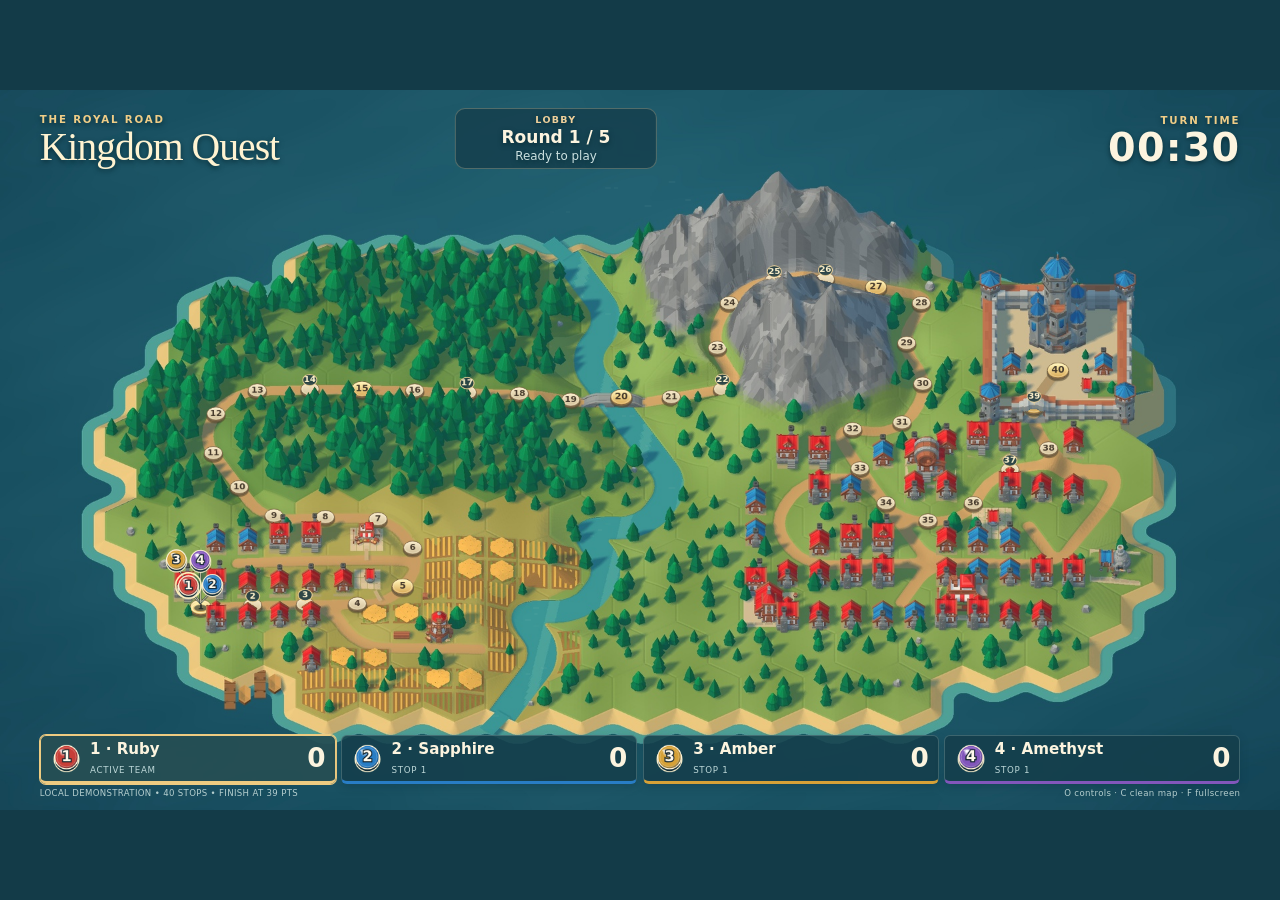
